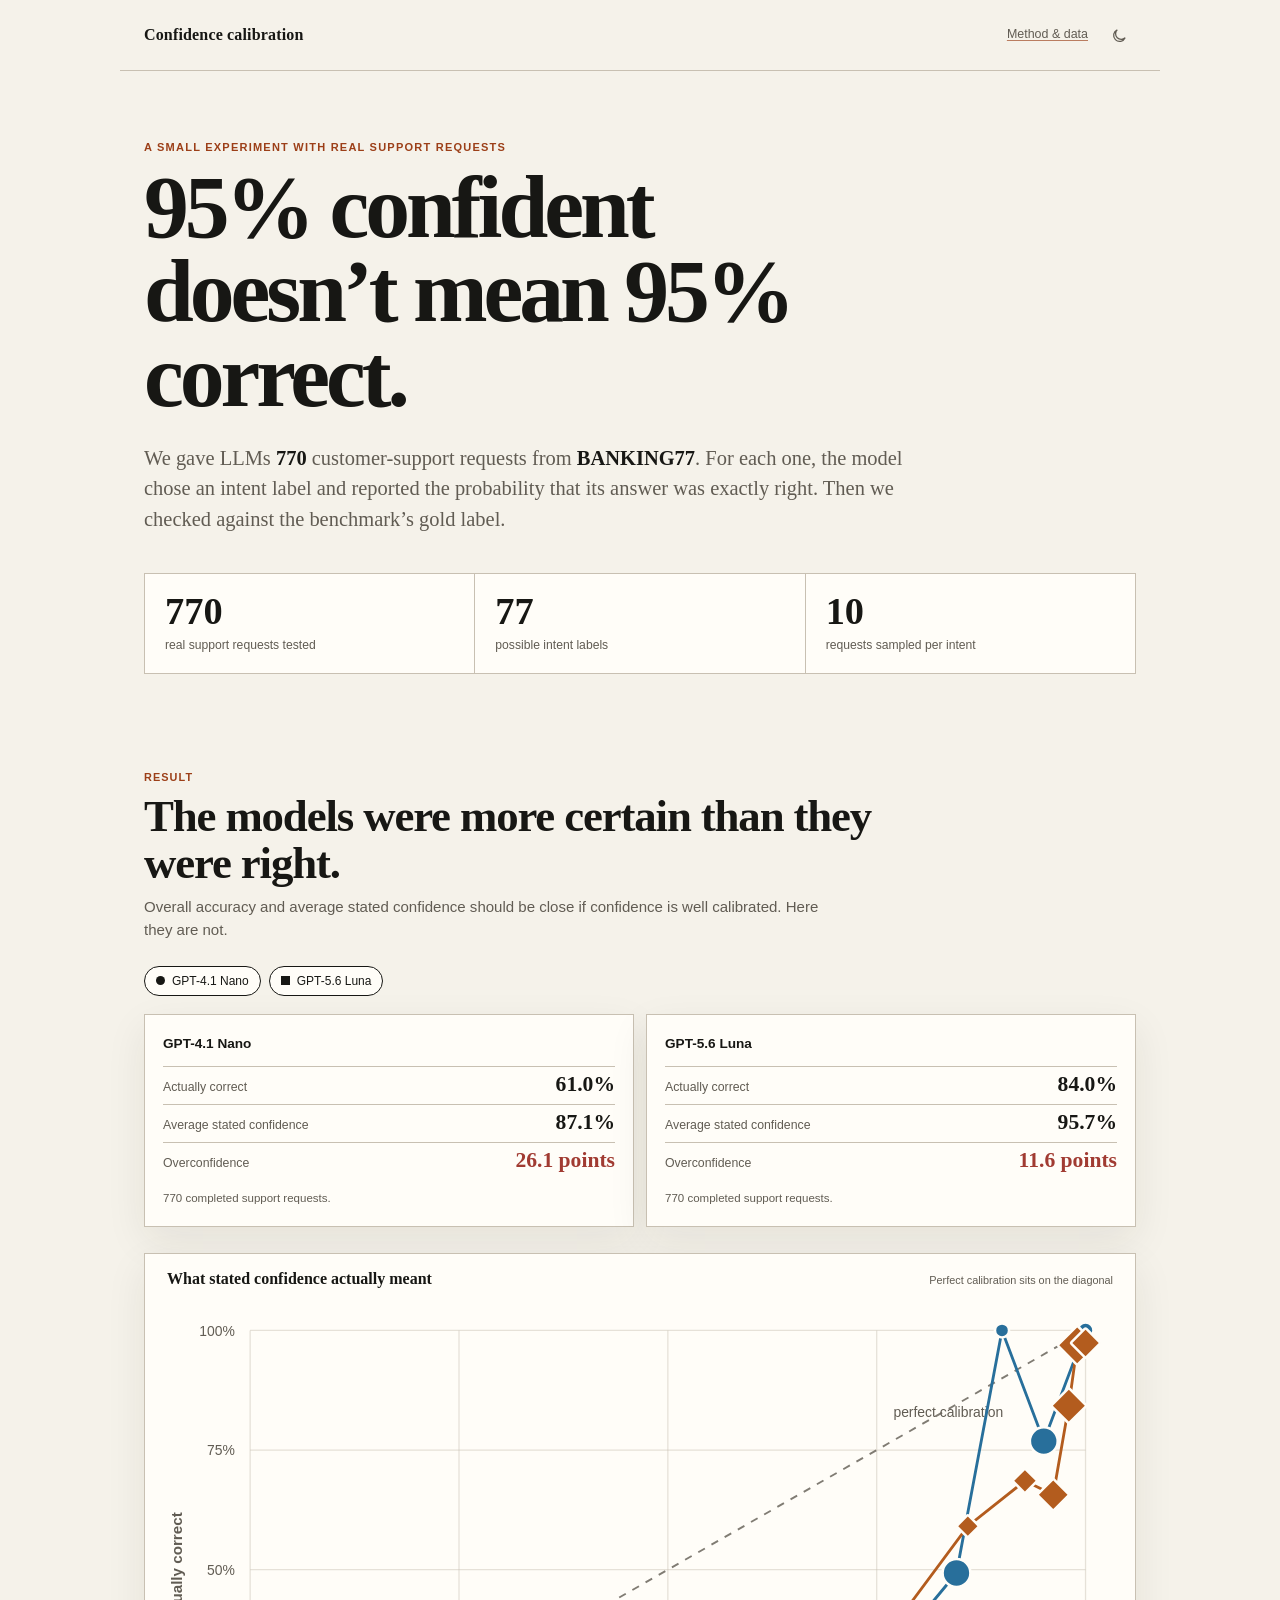
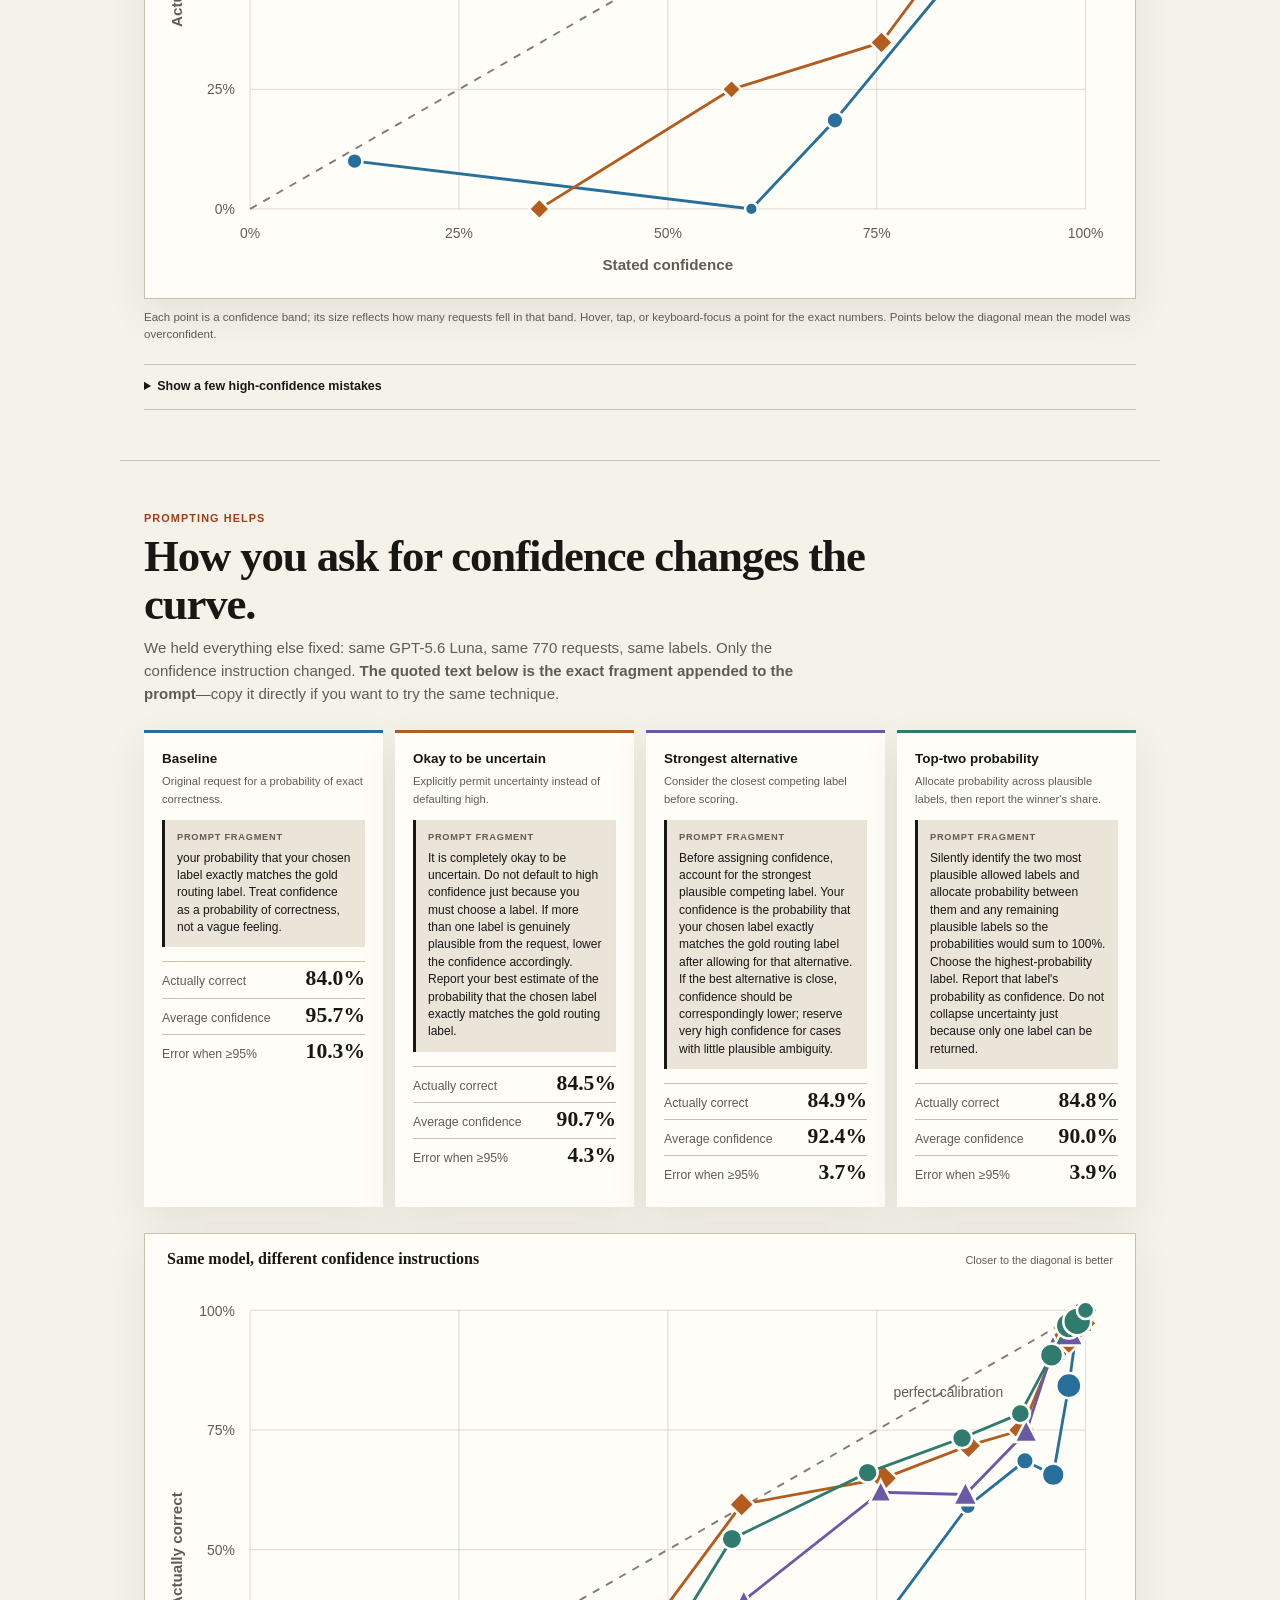
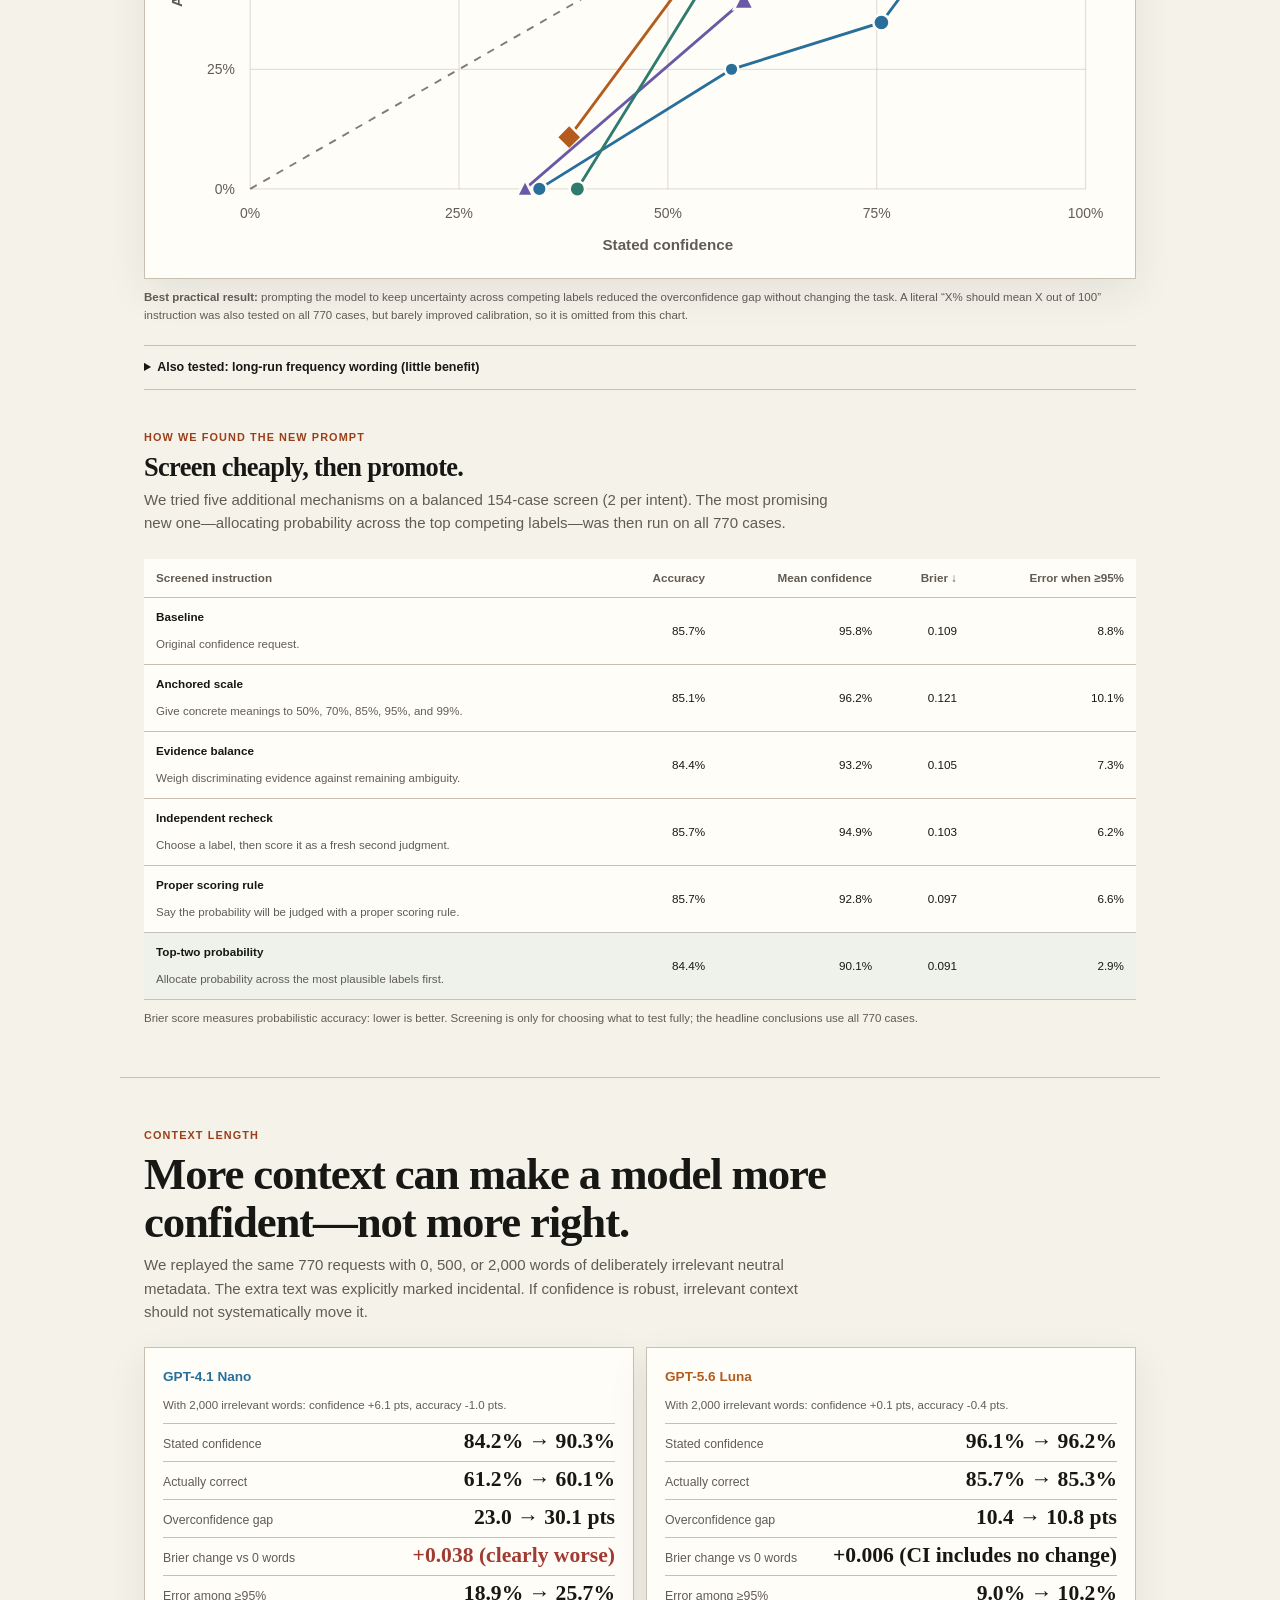
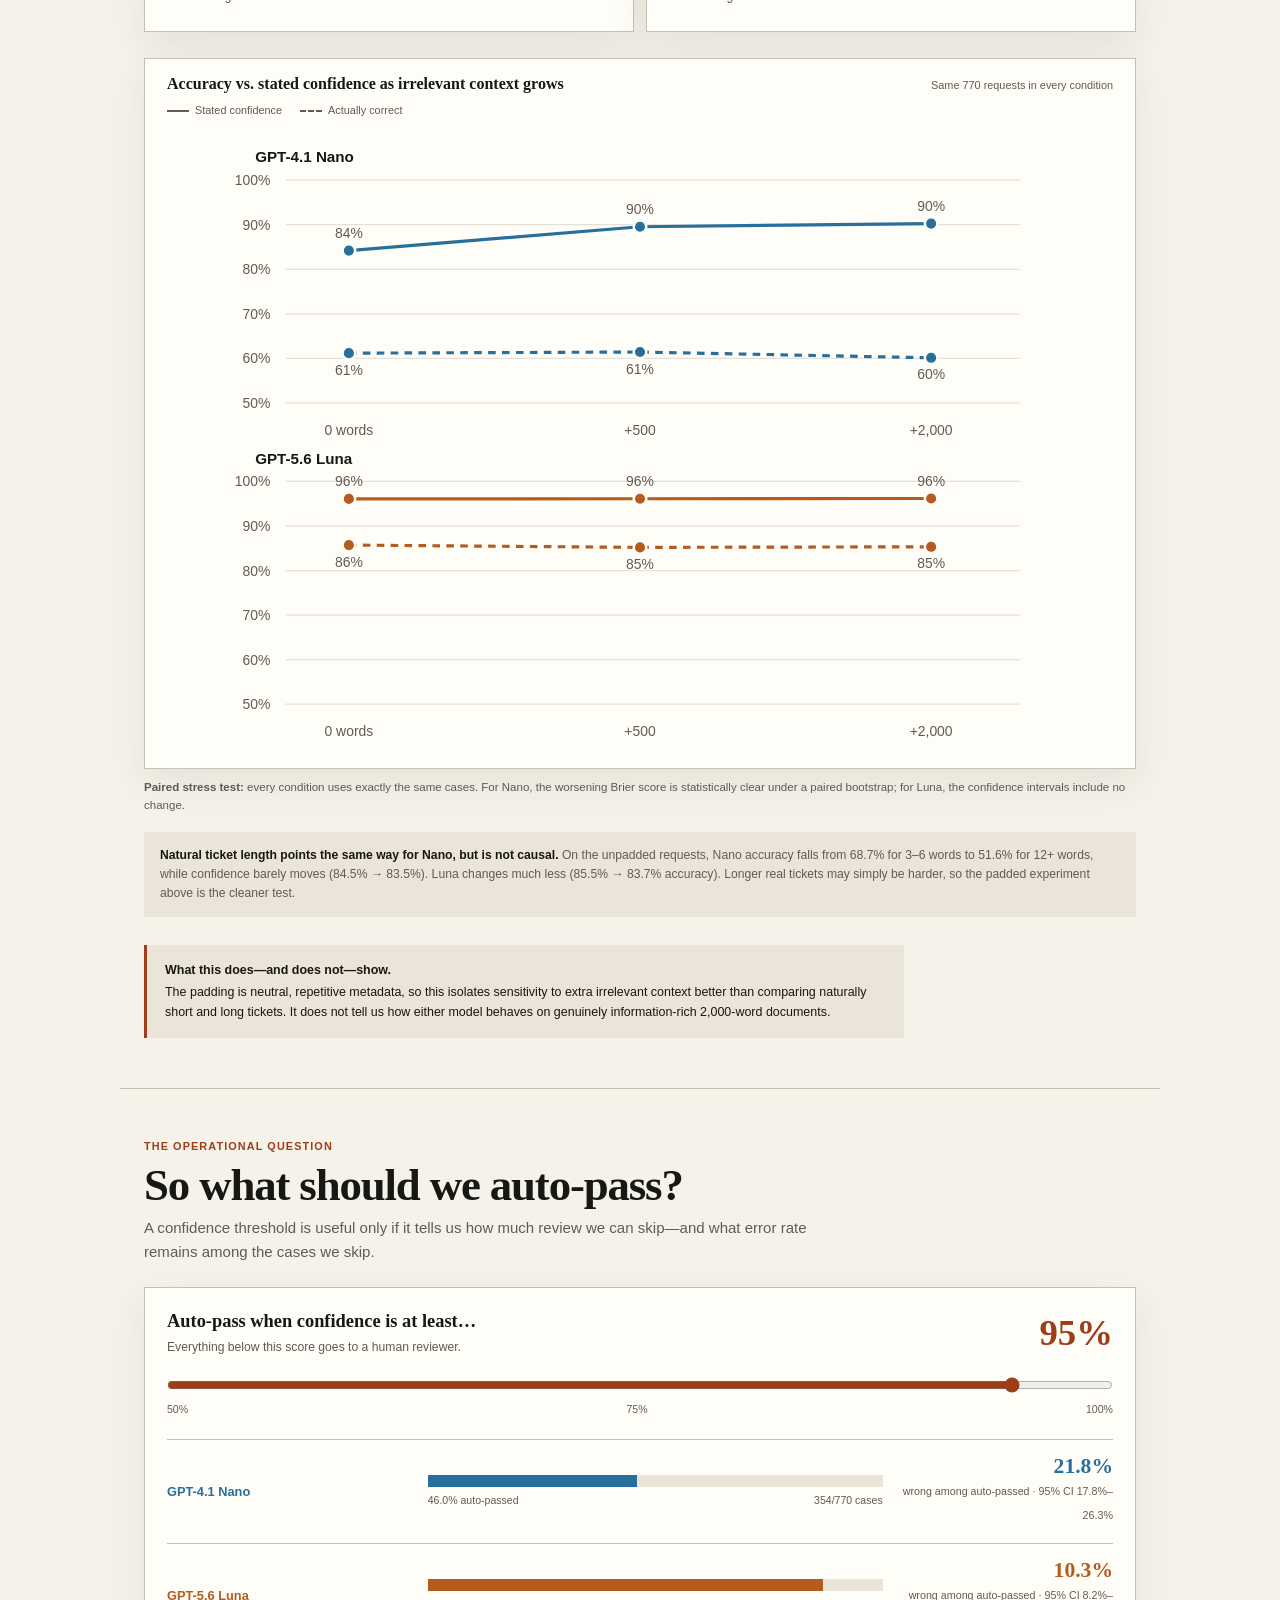
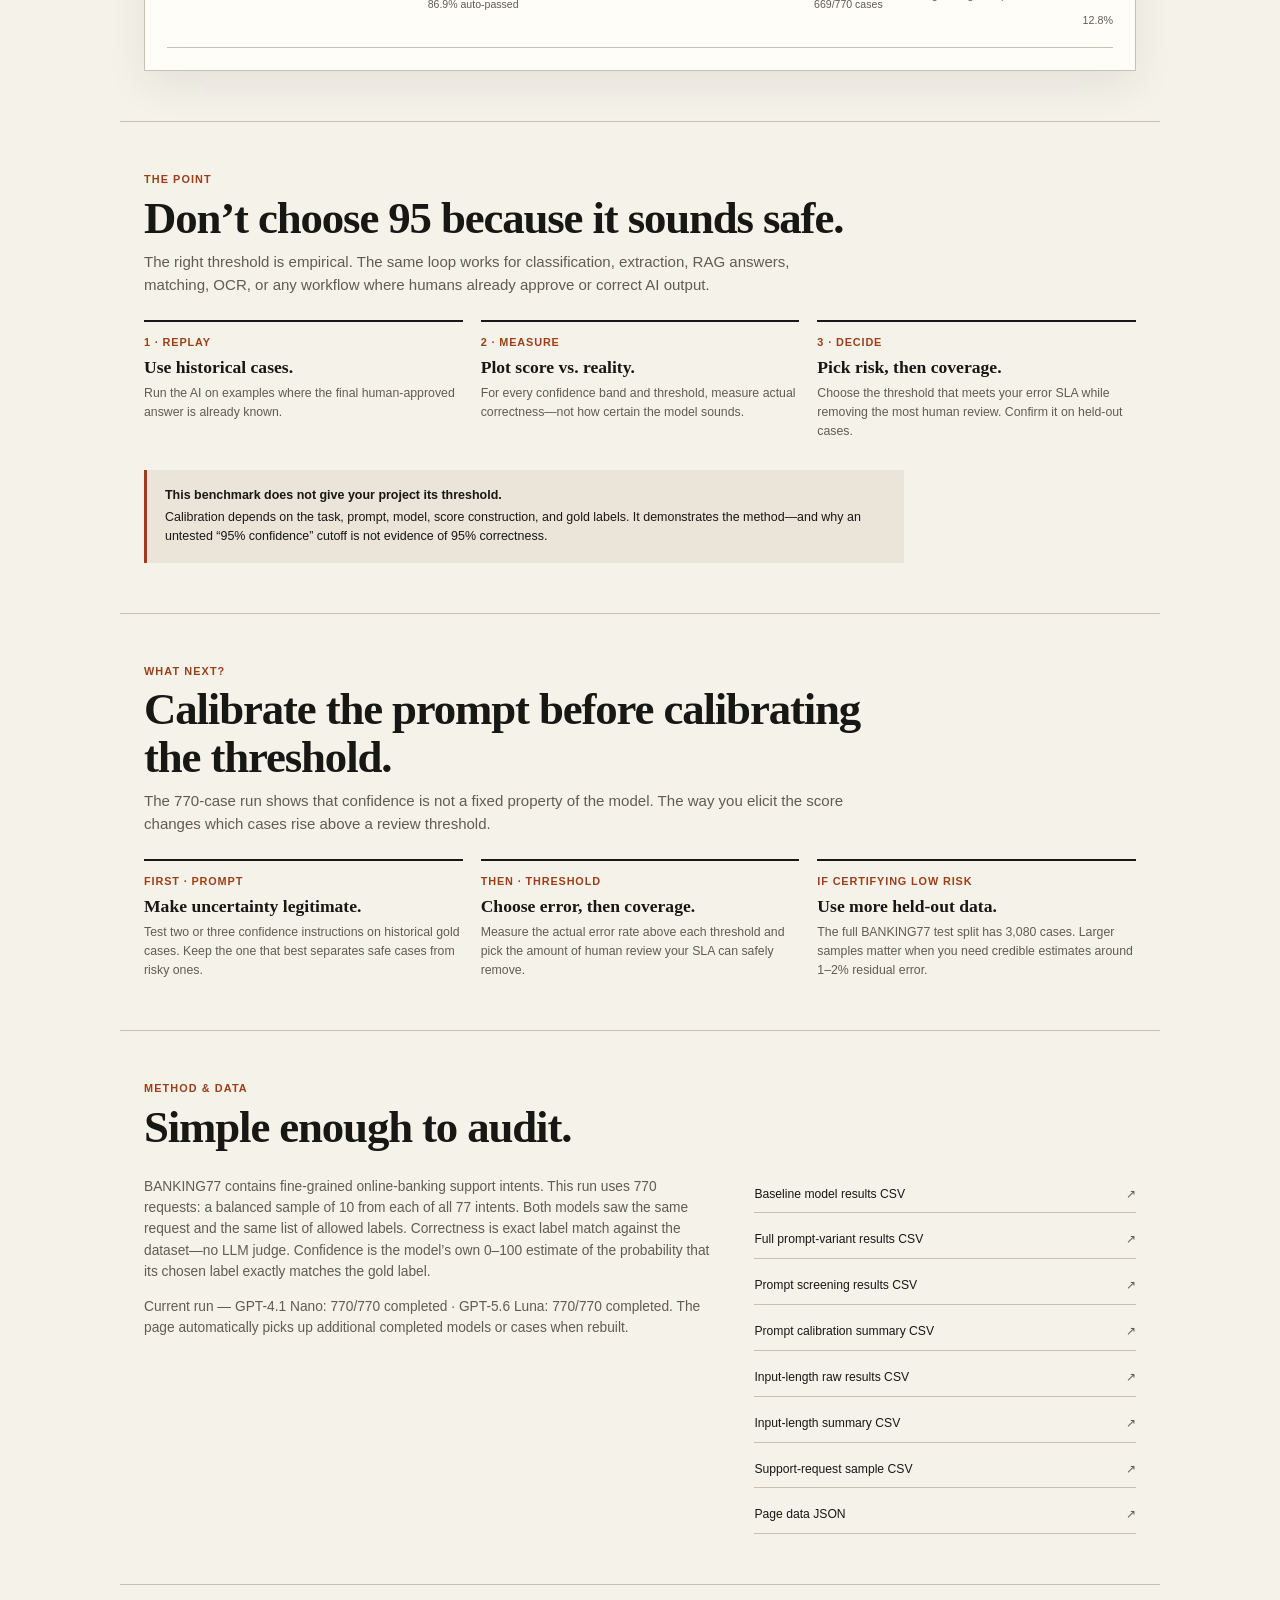
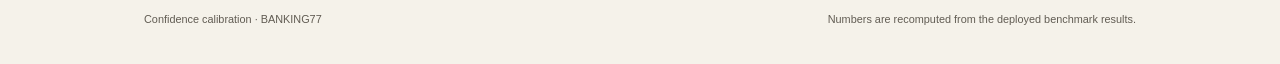
==== confidence-calibration/index.html @ 1eda0ed3 "Add confidence-calibration/" ====
<!doctype html>
<html lang="en">
<head>
<meta charset="utf-8">
<meta name="viewport" content="width=device-width,initial-scale=1">
<meta name="color-scheme" content="light dark">
<title>Does 95% confidence really mean 95% correct?</title>
<meta name="description" content="An experiment measuring whether LLM confidence scores match actual correctness on 770 BANKING77 support requests—and whether better prompting improves calibration.">
<link rel="icon" type="image/svg+xml" href="data:image/svg+xml,%3Csvg xmlns='http://www.w3.org/2000/svg' viewBox='0 0 64 64'%3E%3Crect width='64' height='64' rx='12' fill='%239c3f18'/%3E%3Ctext x='32' y='35' text-anchor='middle' dominant-baseline='middle' font-size='28' fill='white'%3E95%25%3C/text%3E%3C/svg%3E">
<style>
:root {
  --bg:#f5f2ea; --surface:#fffdf8; --ink:#171714; --muted:#615c53; --line:#c8c0b2;
  --soft:#ebe4d8; --accent:#9c3f18; --good:#287054; --danger:#a13b32; --shadow:0 14px 38px rgb(43 36 24 / .08);
  --model-0:#286f9b; --model-1:#b35c1e; --model-2:#6a5aa6; --model-3:#2f7b6d; --model-4:#a13b65; --model-5:#7a6a31;
  --wide:1040px; --reading:760px;
}
[data-theme="dark"] {
  --bg:#121210; --surface:#1d1d1a; --ink:#faf6ec; --muted:#c4bdb1; --line:#514b42;
  --soft:#302c26; --accent:#ffad66; --good:#77c49e; --danger:#f18b7e; --shadow:0 16px 42px rgb(0 0 0 / .26);
  --model-0:#74b9e6; --model-1:#ffad66; --model-2:#b4a5ed; --model-3:#78cbb9; --model-4:#ef90b5; --model-5:#d3c27a;
}
*{box-sizing:border-box} html{scroll-behavior:smooth} body{margin:0;background:var(--bg);color:var(--ink);font-family:"IBM Plex Sans","Aptos","Segoe UI",sans-serif;line-height:1.55}
a{color:inherit;text-decoration-color:color-mix(in srgb,var(--accent) 65%,transparent);text-underline-offset:.17em} a:hover{color:var(--accent)}
header{max-width:var(--wide);margin:auto;padding:18px 24px;border-bottom:1px solid var(--line);display:flex;justify-content:space-between;align-items:center;gap:18px}
.brand{font:650 1rem/1.2 "Iowan Old Style","Palatino Linotype",serif;letter-spacing:.01em}.header-actions{display:flex;align-items:center;gap:14px;font-size:.78rem;color:var(--muted)}
.icon-btn{width:34px;height:34px;border:0;border-radius:50%;display:grid;place-items:center;background:transparent;color:var(--muted);cursor:pointer}.icon-btn:hover,.icon-btn:focus-visible{background:var(--soft);color:var(--accent)}
main{overflow:hidden}.hero,.section{max-width:var(--wide);margin:auto;padding-left:24px;padding-right:24px}.hero{padding-top:68px;padding-bottom:46px}.eyebrow{margin:0 0 9px;color:var(--accent);font-size:.69rem;font-weight:700;letter-spacing:.11em;text-transform:uppercase}.hero h1{max-width:900px;margin:0;font:560 clamp(2.7rem,7vw,5.8rem)/.94 "Iowan Old Style","Palatino Linotype",serif;letter-spacing:-.045em}.hero .deck{max-width:760px;margin:25px 0 0;color:var(--muted);font:400 clamp(1.06rem,2.2vw,1.28rem)/1.5 "Iowan Old Style","Palatino Linotype",serif}.hero .deck strong{color:var(--ink);font-weight:650}
.fact-strip{display:grid;grid-template-columns:repeat(3,minmax(0,1fr));gap:1px;background:var(--line);border:1px solid var(--line);margin-top:38px}.fact{background:var(--surface);padding:18px 20px}.fact strong{display:block;font:650 clamp(1.45rem,4vw,2.4rem)/1 "Iowan Old Style","Palatino Linotype",serif}.fact span{display:block;margin-top:6px;color:var(--muted);font-size:.76rem}
.section{padding-top:44px;padding-bottom:50px}.section + .section{border-top:1px solid var(--line)}.section-head{max-width:760px;margin-bottom:24px}.kicker{font-size:.68rem;text-transform:uppercase;letter-spacing:.1em;color:var(--accent);font-weight:700}.section h2{margin:.25rem 0 .45rem;font:600 clamp(1.8rem,4vw,2.8rem)/1.06 "Iowan Old Style","Palatino Linotype",serif;letter-spacing:-.025em}.section-head p{margin:0;color:var(--muted);font-size:.94rem;max-width:700px}
.model-picker{display:flex;flex-wrap:wrap;gap:8px;margin:18px 0 14px}.model-toggle{border:1px solid var(--line);border-radius:999px;padding:7px 11px;background:var(--surface);color:var(--muted);font-size:.75rem;cursor:pointer;display:inline-flex;align-items:center;gap:7px}.model-toggle[aria-pressed="true"]{color:var(--ink);border-color:currentColor}.model-dot{width:9px;height:9px;background:currentColor;display:inline-block}.model-toggle:nth-child(odd) .model-dot{border-radius:50%}
.model-cards{display:grid;grid-template-columns:repeat(auto-fit,minmax(240px,1fr));gap:12px;margin:18px 0 26px}.model-card{border:1px solid var(--line);background:var(--surface);padding:18px;box-shadow:var(--shadow)}.model-card h3{margin:0 0 12px;font-size:.85rem}.score-line{display:grid;grid-template-columns:1fr auto;gap:8px;align-items:baseline;padding:7px 0;border-top:1px solid var(--line);font-size:.77rem;color:var(--muted)}.score-line strong{color:var(--ink);font:650 1.35rem/1 "Iowan Old Style","Palatino Linotype",serif}.gap-over{color:var(--danger)!important}.mini-note{margin:10px 0 0;color:var(--muted);font-size:.72rem}
.prompt-cards{display:grid;grid-template-columns:repeat(auto-fit,minmax(210px,1fr));gap:12px;margin:18px 0 26px}.prompt-card{border-top:3px solid currentColor;background:var(--surface);padding:16px 18px;box-shadow:var(--shadow)}.prompt-card h3{margin:0 0 4px;color:var(--ink);font-size:.84rem}.prompt-card p{margin:0 0 10px;color:var(--muted);font-size:.7rem}.prompt-card .score-line{padding:6px 0}.prompt-fragment{margin:12px 0 14px;padding:11px 12px;border-left:3px solid currentColor;background:var(--soft);color:var(--ink);font:400 .75rem/1.45 "IBM Plex Sans","Aptos","Segoe UI",sans-serif}.prompt-fragment::before{content:"PROMPT FRAGMENT";display:block;margin-bottom:5px;color:var(--muted);font-size:.58rem;font-weight:700;letter-spacing:.08em}.prompt-fragment code{font:inherit;white-space:normal}.prompt-extra{margin-top:16px}.prompt-extra .prompt-fragment{max-width:760px}.screen-wrap{overflow-x:auto;margin-top:18px}.screen-table{width:100%;border-collapse:collapse;background:var(--surface);font-size:.73rem}.screen-table th,.screen-table td{padding:10px 12px;border-bottom:1px solid var(--line);text-align:right;white-space:nowrap}.screen-table th:first-child,.screen-table td:first-child{text-align:left;white-space:normal}.screen-table thead th{color:var(--muted);font-weight:650}.best-row{background:color-mix(in srgb,var(--good) 8%,var(--surface))}
.length-cards{display:grid;grid-template-columns:repeat(auto-fit,minmax(280px,1fr));gap:12px;margin:18px 0 26px}.length-card{border:1px solid var(--line);background:var(--surface);padding:18px;box-shadow:var(--shadow)}.length-card h3{margin:0 0 5px;font-size:.85rem}.length-card>.mini-note{min-height:2.2em}.length-legend{display:flex;gap:18px;flex-wrap:wrap;padding:2px 8px 8px;color:var(--muted);font-size:.68rem}.legend-line{display:inline-block;width:22px;border-top:2px solid currentColor;vertical-align:middle;margin-right:6px}.legend-line.dashed{border-top-style:dashed}.length-panel-title{fill:var(--ink);font-family:"IBM Plex Sans","Segoe UI",sans-serif;font-size:12px;font-weight:700}.length-confidence{fill:none;stroke-width:2.5}.length-accuracy{fill:none;stroke-width:2.5;stroke-dasharray:6 5}.length-point{stroke:var(--surface);stroke-width:2}.length-natural{margin-top:18px;padding:14px 16px;background:var(--soft);font-size:.76rem;color:var(--muted)}.length-natural strong{color:var(--ink)}
.chart-shell{position:relative;border:1px solid var(--line);background:var(--surface);padding:16px 14px 8px;box-shadow:var(--shadow)}.chart-title{display:flex;justify-content:space-between;align-items:baseline;gap:12px;padding:0 8px 6px}.chart-title strong{font:600 1rem "Iowan Old Style","Palatino Linotype",serif}.chart-title span{font-size:.68rem;color:var(--muted)}#calibration-chart,#prompt-chart,#length-chart{display:block;width:100%;height:auto;min-height:340px}.axis{stroke:var(--line);stroke-width:1}.grid{stroke:var(--line);stroke-width:1;opacity:.45}.perfect{stroke:var(--muted);stroke-width:1.5;stroke-dasharray:6 6;opacity:.8}.axis-label,.tick-label,.chart-note{fill:var(--muted);font-family:"IBM Plex Sans","Segoe UI",sans-serif}.tick-label{font-size:11px}.axis-label{font-size:12px;font-weight:600}.chart-note{font-size:11px}.series-line{fill:none;stroke-width:2.25}.point{stroke:var(--surface);stroke-width:2;cursor:pointer;outline:none}.point:focus{stroke:var(--ink);stroke-width:3}.model-0{color:var(--model-0)}.model-1{color:var(--model-1)}.model-2{color:var(--model-2)}.model-3{color:var(--model-3)}.model-4{color:var(--model-4)}.model-5{color:var(--model-5)}.model-stroke{stroke:currentColor}.model-fill{fill:currentColor}
.tooltip{position:fixed;z-index:20;pointer-events:none;max-width:260px;padding:9px 11px;border:1px solid var(--line);background:var(--surface);color:var(--ink);box-shadow:var(--shadow);font-size:.72rem;line-height:1.45;opacity:0;transform:translateY(4px);transition:opacity .08s,transform .08s}.tooltip.show{opacity:1;transform:none}.tooltip strong{display:block;margin-bottom:2px}.tooltip .muted{color:var(--muted)}
.threshold-box{border:1px solid var(--line);background:var(--surface);padding:22px;box-shadow:var(--shadow)}.threshold-top{display:grid;grid-template-columns:1fr auto;gap:20px;align-items:center}.threshold-copy strong{font:650 1.15rem "Iowan Old Style","Palatino Linotype",serif}.threshold-copy p{margin:3px 0 0;color:var(--muted);font-size:.76rem}.threshold-number{font:650 2.3rem/1 "Iowan Old Style","Palatino Linotype",serif;color:var(--accent)}input[type="range"]{width:100%;margin:20px 0 8px;accent-color:var(--accent)}.range-labels{display:flex;justify-content:space-between;color:var(--muted);font-size:.66rem}.threshold-results{margin-top:22px;border-top:1px solid var(--line)}.threshold-row{display:grid;grid-template-columns:minmax(140px,.8fr) minmax(240px,1.5fr) minmax(110px,.7fr);gap:18px;align-items:center;padding:16px 0;border-bottom:1px solid var(--line)}.threshold-row h3{margin:0;font-size:.8rem}.coverage-track{height:12px;background:var(--soft);position:relative;overflow:hidden}.coverage-pass{height:100%;background:currentColor;transition:width .18s ease}.coverage-caption{display:flex;justify-content:space-between;margin-top:5px;color:var(--muted);font-size:.66rem}.risk{text-align:right}.risk strong{display:block;font:650 1.35rem/1 "Iowan Old Style","Palatino Linotype",serif}.risk span{font-size:.67rem;color:var(--muted)}
.reveal{margin-top:20px;border-top:1px solid var(--line);border-bottom:1px solid var(--line)}.reveal summary{cursor:pointer;padding:12px 0;font-size:.78rem;font-weight:650}.mistakes{display:grid;grid-template-columns:repeat(auto-fit,minmax(270px,1fr));gap:12px;padding:0 0 18px}.mistake{padding:14px;border:1px solid var(--line);background:var(--surface)}.mistake .confidence{font:650 1.4rem/1 "Iowan Old Style","Palatino Linotype",serif;color:var(--danger)}.mistake blockquote{margin:9px 0;color:var(--ink);font:400 .92rem/1.4 "Iowan Old Style","Palatino Linotype",serif}.mistake dl{display:grid;grid-template-columns:auto 1fr;gap:4px 8px;margin:0;font-size:.68rem}.mistake dt{color:var(--muted)}.mistake dd{margin:0;overflow-wrap:anywhere}
.steps{display:grid;grid-template-columns:repeat(3,1fr);gap:18px;margin-top:24px}.step{border-top:2px solid var(--ink);padding-top:12px}.step b{display:block;color:var(--accent);font-size:.68rem;letter-spacing:.08em;text-transform:uppercase}.step strong{display:block;margin:6px 0;font:600 1.1rem "Iowan Old Style","Palatino Linotype",serif}.step p{margin:0;color:var(--muted);font-size:.77rem}.caveat{max-width:760px;margin-top:28px;padding:16px 18px;border-left:3px solid var(--accent);background:var(--soft);font-size:.78rem}.caveat strong{display:block;margin-bottom:3px}.method{display:grid;grid-template-columns:1.2fr .8fr;gap:38px;align-items:start}.method p{max-width:680px;margin-top:0;color:var(--muted);font-size:.86rem}.method-links{display:grid;gap:8px;font-size:.76rem}.method-links a{display:flex;justify-content:space-between;padding:9px 0;border-bottom:1px solid var(--line);text-decoration:none}.method-links a::after{content:"↗";color:var(--muted)}
footer{max-width:var(--wide);margin:auto;padding:26px 24px 36px;border-top:1px solid var(--line);color:var(--muted);font-size:.68rem;display:flex;justify-content:space-between;gap:20px}
.error{max-width:760px;margin:60px auto;padding:24px;border:1px solid var(--danger);background:var(--surface)}
@media(max-width:720px){header,.hero,.section,footer{padding-left:18px;padding-right:18px}.hero{padding-top:44px}.fact-strip{grid-template-columns:1fr}.threshold-row{grid-template-columns:1fr;gap:9px}.risk{text-align:left}.steps,.method{grid-template-columns:1fr}.chart-shell{margin-left:-8px;margin-right:-8px;padding-left:4px;padding-right:4px}.chart-title{padding-left:12px}.header-actions>a{display:none}}
@media(prefers-reduced-motion:reduce){*{scroll-behavior:auto!important;transition:none!important}}
</style>
</head>
<body>
<header>
  <div class="brand">Confidence calibration</div>
  <div class="header-actions"><a href="#method">Method &amp; data</a><button class="icon-btn" id="theme-toggle" aria-label="Toggle dark mode" title="Toggle dark mode"><svg width="17" height="17" viewBox="0 0 24 24" fill="none" stroke="currentColor" stroke-width="1.8" aria-hidden="true"><path d="M20 15.2A8.5 8.5 0 1 1 8.8 4a6.6 6.6 0 0 0 11.2 11.2Z"/></svg></button></div>
</header>
<main id="app" hidden>
  <section class="hero">
    <p class="eyebrow">A small experiment with real support requests</p>
    <h1>95% confident<br>doesn’t mean 95% correct.</h1>
    <p class="deck">We gave LLMs <strong id="case-count">770</strong> customer-support requests from <strong>BANKING77</strong>. For each one, the model chose an intent label and reported the probability that its answer was exactly right. Then we checked against the benchmark’s gold label.</p>
    <div class="fact-strip" aria-label="Benchmark summary">
      <div class="fact"><strong id="fact-cases">770</strong><span>real support requests tested</span></div>
      <div class="fact"><strong id="fact-labels">77</strong><span>possible intent labels</span></div>
      <div class="fact"><strong id="fact-per-label">10</strong><span>requests sampled per intent</span></div>
    </div>
  </section>

  <section class="section" id="results">
    <div class="section-head">
      <span class="kicker">Result</span>
      <h2>The models were more certain than they were right.</h2>
      <p>Overall accuracy and average stated confidence should be close if confidence is well calibrated. Here they are not.</p>
    </div>
    <div class="model-picker" id="model-picker" aria-label="Models shown"></div>
    <div class="model-cards" id="model-cards"></div>

    <div class="chart-shell">
      <div class="chart-title"><strong>What stated confidence actually meant</strong><span>Perfect calibration sits on the diagonal</span></div>
      <svg id="calibration-chart" viewBox="0 0 760 470" role="img" aria-labelledby="chart-label chart-desc">
        <title id="chart-label">Calibration curve comparing stated model confidence with actual accuracy</title>
        <desc id="chart-desc">Points below the diagonal indicate overconfidence. Each point groups requests with similar reported confidence.</desc>
      </svg>
    </div>
    <p class="mini-note">Each point is a confidence band; its size reflects how many requests fell in that band. Hover, tap, or keyboard-focus a point for the exact numbers. Points below the diagonal mean the model was overconfident.</p>

    <details class="reveal">
      <summary>Show a few high-confidence mistakes</summary>
      <div class="mistakes" id="mistakes"></div>
    </details>
  </section>

  <section class="section" id="prompting">
    <div class="section-head">
      <span class="kicker">Prompting helps</span>
      <h2>How you ask for confidence changes the curve.</h2>
      <p>We held everything else fixed: same GPT-5.6 Luna, same 770 requests, same labels. Only the confidence instruction changed. <strong>The quoted text below is the exact fragment appended to the prompt</strong>—copy it directly if you want to try the same technique.</p>
    </div>
    <div class="prompt-cards" id="prompt-cards"></div>
    <div class="chart-shell">
      <div class="chart-title"><strong>Same model, different confidence instructions</strong><span>Closer to the diagonal is better</span></div>
      <svg id="prompt-chart" viewBox="0 0 760 470" role="img" aria-labelledby="prompt-chart-label prompt-chart-desc">
        <title id="prompt-chart-label">Calibration curves for different confidence prompt instructions</title>
        <desc id="prompt-chart-desc">The same GPT-5.6 Luna model becomes better calibrated when explicitly allowed to be uncertain or asked to distribute probability over competing labels.</desc>
      </svg>
    </div>
    <p class="mini-note"><strong>Best practical result:</strong> prompting the model to keep uncertainty across competing labels reduced the overconfidence gap without changing the task. A literal “X% should mean X out of 100” instruction was also tested on all 770 cases, but barely improved calibration, so it is omitted from this chart.</p>
    <details class="reveal prompt-extra"><summary>Also tested: long-run frequency wording (little benefit)</summary><blockquote class="prompt-fragment" id="frequency-fragment"></blockquote></details>

    <div class="section-head" style="margin-top:34px">
      <span class="kicker">How we found the new prompt</span>
      <h2 style="font-size:1.65rem">Screen cheaply, then promote.</h2>
      <p>We tried five additional mechanisms on a balanced 154-case screen (2 per intent). The most promising new one—allocating probability across the top competing labels—was then run on all 770 cases.</p>
    </div>
    <div class="screen-wrap"><table class="screen-table" id="screen-table"><thead><tr><th>Screened instruction</th><th>Accuracy</th><th>Mean confidence</th><th>Brier ↓</th><th>Error when ≥95%</th></tr></thead><tbody></tbody></table></div>
    <p class="mini-note">Brier score measures probabilistic accuracy: lower is better. Screening is only for choosing what to test fully; the headline conclusions use all 770 cases.</p>
  </section>

  <section class="section" id="input-length">
    <div class="section-head">
      <span class="kicker">Context length</span>
      <h2>More context can make a model more confident—not more right.</h2>
      <p>We replayed the same 770 requests with 0, 500, or 2,000 words of deliberately irrelevant neutral metadata. The extra text was explicitly marked incidental. If confidence is robust, irrelevant context should not systematically move it.</p>
    </div>
    <div class="length-cards" id="length-cards"></div>
    <div class="chart-shell">
      <div class="chart-title"><strong>Accuracy vs. stated confidence as irrelevant context grows</strong><span>Same 770 requests in every condition</span></div>
      <div class="length-legend"><span><i class="legend-line"></i>Stated confidence</span><span><i class="legend-line dashed"></i>Actually correct</span></div>
      <svg id="length-chart" viewBox="0 0 760 500" role="img" aria-labelledby="length-chart-label length-chart-desc">
        <title id="length-chart-label">Effect of irrelevant input length on confidence and accuracy</title>
        <desc id="length-chart-desc">GPT-4.1 Nano becomes more confident as irrelevant context is added without becoming more accurate. GPT-5.6 Luna remains comparatively stable.</desc>
      </svg>
    </div>
    <p class="mini-note"><strong>Paired stress test:</strong> every condition uses exactly the same cases. For Nano, the worsening Brier score is statistically clear under a paired bootstrap; for Luna, the confidence intervals include no change.</p>
    <div class="length-natural" id="length-natural"></div>
    <div class="caveat"><strong>What this does—and does not—show.</strong> The padding is neutral, repetitive metadata, so this isolates sensitivity to extra irrelevant context better than comparing naturally short and long tickets. It does not tell us how either model behaves on genuinely information-rich 2,000-word documents.</div>
  </section>

  <section class="section" id="thresholds">
    <div class="section-head">
      <span class="kicker">The operational question</span>
      <h2>So what should we auto-pass?</h2>
      <p>A confidence threshold is useful only if it tells us how much review we can skip—and what error rate remains among the cases we skip.</p>
    </div>
    <div class="threshold-box">
      <div class="threshold-top">
        <div class="threshold-copy"><strong>Auto-pass when confidence is at least…</strong><p>Everything below this score goes to a human reviewer.</p></div>
        <output class="threshold-number" id="threshold-number" for="threshold">95%</output>
      </div>
      <input id="threshold" type="range" min="50" max="100" value="95" step="1" aria-label="Auto-pass confidence threshold">
      <div class="range-labels"><span>50%</span><span>75%</span><span>100%</span></div>
      <div class="threshold-results" id="threshold-results"></div>
    </div>
  </section>

  <section class="section" id="meaning">
    <div class="section-head">
      <span class="kicker">The point</span>
      <h2>Don’t choose 95 because it sounds safe.</h2>
      <p>The right threshold is empirical. The same loop works for classification, extraction, RAG answers, matching, OCR, or any workflow where humans already approve or correct AI output.</p>
    </div>
    <div class="steps">
      <div class="step"><b>1 · Replay</b><strong>Use historical cases.</strong><p>Run the AI on examples where the final human-approved answer is already known.</p></div>
      <div class="step"><b>2 · Measure</b><strong>Plot score vs. reality.</strong><p>For every confidence band and threshold, measure actual correctness—not how certain the model sounds.</p></div>
      <div class="step"><b>3 · Decide</b><strong>Pick risk, then coverage.</strong><p>Choose the threshold that meets your error SLA while removing the most human review. Confirm it on held-out cases.</p></div>
    </div>
    <div class="caveat"><strong>This benchmark does not give your project its threshold.</strong>Calibration depends on the task, prompt, model, score construction, and gold labels. It demonstrates the method—and why an untested “95% confidence” cutoff is not evidence of 95% correctness.</div>
  </section>

  <section class="section" id="next">
    <div class="section-head">
      <span class="kicker">What next?</span>
      <h2>Calibrate the prompt before calibrating the threshold.</h2>
      <p>The 770-case run shows that confidence is not a fixed property of the model. The way you elicit the score changes which cases rise above a review threshold.</p>
    </div>
    <div class="steps">
      <div class="step"><b>First · prompt</b><strong>Make uncertainty legitimate.</strong><p>Test two or three confidence instructions on historical gold cases. Keep the one that best separates safe cases from risky ones.</p></div>
      <div class="step"><b>Then · threshold</b><strong>Choose error, then coverage.</strong><p>Measure the actual error rate above each threshold and pick the amount of human review your SLA can safely remove.</p></div>
      <div class="step"><b>If certifying low risk</b><strong>Use more held-out data.</strong><p>The full BANKING77 test split has 3,080 cases. Larger samples matter when you need credible estimates around 1–2% residual error.</p></div>
    </div>
  </section>

  <section class="section" id="method">
    <div class="section-head"><span class="kicker">Method &amp; data</span><h2>Simple enough to audit.</h2></div>
    <div class="method">
      <div>
        <p>BANKING77 contains fine-grained online-banking support intents. This run uses 770 requests: a balanced sample of 10 from each of all 77 intents. Both models saw the same request and the same list of allowed labels. Correctness is exact label match against the dataset—no LLM judge. Confidence is the model’s own 0–100 estimate of the probability that its chosen label exactly matches the gold label.</p>
        <p id="completion-note"></p>
      </div>
      <div class="method-links"><a href="results.csv">Baseline model results CSV</a><a href="prompt-variant-results.csv">Full prompt-variant results CSV</a><a href="prompt-screen-results.csv">Prompt screening results CSV</a><a href="prompt-calibration-summary.csv">Prompt calibration summary CSV</a><a href="input-length-results.csv">Input-length raw results CSV</a><a href="input-length-summary.csv">Input-length summary CSV</a><a href="banking77-sample.csv">Support-request sample CSV</a><a href="data.json">Page data JSON</a></div>
    </div>
  </section>
</main>
<div class="error" id="error" hidden><strong>Couldn’t load the benchmark data.</strong><br><span id="error-message"></span></div>
<div class="tooltip" id="tooltip" role="status"></div>
<footer><span>Confidence calibration · BANKING77</span><span>Numbers are recomputed from the deployed benchmark results.</span></footer>
<script>
'use strict';
const NS='http://www.w3.org/2000/svg';
const $=s=>document.querySelector(s);
const state={data:null,active:new Set(),threshold:95};
const BINS=[
  {lo:0,hi:50,label:'0–49%'},{lo:50,hi:70,label:'50–69%'},{lo:70,hi:80,label:'70–79%'},{lo:80,hi:90,label:'80–89%'},
  {lo:90,hi:95,label:'90–94%'},{lo:95,hi:98,label:'95–97%'},{lo:98,hi:99,label:'98%'},{lo:99,hi:100,label:'99%'},{lo:100,hi:101,label:'100%'}
];
const prettyModel=s=>s.replace(/^gpt-/i,'GPT-').replace(/-([a-z])/g,(_,c)=>' '+c.toUpperCase());
const pct=(v,d=1)=>`${(100*v).toFixed(d)}%`;
const mean=a=>a.length?a.reduce((x,y)=>x+y,0)/a.length:NaN;
const rowsFor=model=>state.data.results.filter(r=>r.model===model);
const modelIndex=model=>state.data.models.indexOf(model)%6;
const PROMPT_ORDER=['baseline','uncertainty_ok','strongest_alternative','top_two_mass'];
const promptRows=variant=>variant==='baseline'?rowsFor(state.data.prompt_experiment.model):state.data.prompt_experiment.results.filter(r=>r.variant===variant);
const promptMeta=variant=>variant==='baseline'?state.data.prompt_experiment.baseline:state.data.prompt_experiment.variants[variant];

function readHash(){
  const p=new URLSearchParams(location.hash.replace(/^#\??/,''));
  const threshold=Number(p.get('threshold'));
  if(Number.isFinite(threshold)&&threshold>=50&&threshold<=100) state.threshold=threshold;
  const requested=(p.get('models')||'').split(',').filter(Boolean);
  if(requested.length) state.active=new Set(requested.filter(m=>state.data.models.includes(m)));
}
function writeHash(){
  const p=new URLSearchParams();
  p.set('threshold',state.threshold);
  p.set('models',[...state.active].join(','));
  history.replaceState(null,'',`#?${p}`);
}
function stats(rows){
  return {n:rows.length,accuracy:mean(rows.map(r=>r.correct?1:0)),confidence:mean(rows.map(r=>r.confidence/100))};
}
function calibration(rows){
  return BINS.map(bin=>{
    const r=rows.filter(x=>x.confidence>=bin.lo&&x.confidence<bin.hi);
    if(!r.length)return null;
    return {label:bin.label,n:r.length,confidence:mean(r.map(x=>x.confidence/100)),accuracy:mean(r.map(x=>x.correct?1:0))};
  }).filter(Boolean);
}
function el(tag,attrs={},text=''){
  const node=document.createElement(tag);
  for(const [k,v] of Object.entries(attrs)){
    if(k==='class')node.className=v; else if(k.startsWith('aria-'))node.setAttribute(k,v); else node[k]=v;
  }
  if(text)node.textContent=text;
  return node;
}
function svg(tag,attrs={}){const node=document.createElementNS(NS,tag);for(const[k,v]of Object.entries(attrs))node.setAttribute(k,v);return node}

function renderFacts(){
  const s=state.data.source;
  $('#case-count').textContent=s.case_count; $('#fact-cases').textContent=s.case_count; $('#fact-labels').textContent=s.label_count;
  $('#fact-per-label').textContent=s.min_per_label===s.max_per_label?s.min_per_label:`${s.min_per_label}–${s.max_per_label}`;
}
function renderPicker(){
  const root=$('#model-picker'); root.replaceChildren();
  state.data.models.forEach((model,i)=>{
    const b=el('button',{class:`model-toggle model-${i%6}`,type:'button','aria-pressed':String(state.active.has(model))});
    b.append(el('span',{class:'model-dot','aria-hidden':'true'}),document.createTextNode(prettyModel(model)));
    b.addEventListener('click',()=>{state.active.has(model)?state.active.delete(model):state.active.add(model);if(!state.active.size)state.active.add(model);writeHash();renderAll()});root.append(b);
  });
}
function renderCards(){
  const root=$('#model-cards');root.replaceChildren();
  [...state.active].forEach(model=>{
    const s=stats(rowsFor(model)),gap=s.confidence-s.accuracy,card=el('article',{class:'model-card'}),h=el('h3',{},prettyModel(model));
    card.append(h);
    [['Actually correct',pct(s.accuracy)],['Average stated confidence',pct(s.confidence)],['Overconfidence',`${(100*gap).toFixed(1)} points`]].forEach(([label,value],i)=>{
      const row=el('div',{class:'score-line'});row.append(el('span',{},label),el('strong',{class:i===2&&gap>.02?'gap-over':''},value));card.append(row);
    });
    card.append(el('p',{class:'mini-note'},`${s.n} completed support requests.`));root.append(card);
  });
}
function addText(g,x,y,text,cls='tick-label',anchor='middle'){const t=svg('text',{x,y,class:cls,'text-anchor':anchor});t.textContent=text;g.append(t);return t}
function marker(g,x,y,size,idx,cls){
  let shape;
  if(idx%3===1)shape=svg('rect',{x:x-size,y:y-size,width:size*2,height:size*2,rx:1,class:cls,transform:`rotate(45 ${x} ${y})`});
  else if(idx%3===2)shape=svg('polygon',{points:`${x},${y-size*1.25} ${x+size*1.15},${y+size} ${x-size*1.15},${y+size}`,class:cls});
  else shape=svg('circle',{cx:x,cy:y,r:size,class:cls});
  g.append(shape);return shape;
}
function renderChart(){
  const root=$('#calibration-chart');root.replaceChildren();
  const W=760,H=470,m={l:72,r:28,t:28,b:64},w=W-m.l-m.r,h=H-m.t-m.b,x=v=>m.l+v*w,y=v=>m.t+(1-v)*h;
  const grid=svg('g');root.append(grid);
  [0,.25,.5,.75,1].forEach(v=>{grid.append(svg('line',{x1:x(v),x2:x(v),y1:y(0),y2:y(1),class:'grid'}),svg('line',{x1:x(0),x2:x(1),y1:y(v),y2:y(v),class:'grid'}));addText(grid,x(v),H-m.b+23,`${v*100}%`);addText(grid,m.l-12,y(v)+4,`${v*100}%`,'tick-label','end')});
  root.append(svg('line',{x1:x(0),y1:y(0),x2:x(1),y2:y(1),class:'perfect'}));
  addText(root,x(.77),y(.82),'perfect calibration','chart-note','start');addText(root,m.l+w/2,H-16,'Stated confidence','axis-label');
  const yl=addText(root,18,m.t+h/2,'Actually correct','axis-label');yl.setAttribute('transform',`rotate(-90 18 ${m.t+h/2})`);
  [...state.active].forEach(model=>{
    const idx=modelIndex(model),points=calibration(rowsFor(model)),g=svg('g',{'data-model':model,class:`model-${idx}`});root.append(g);
    const path=points.map((p,i)=>`${i?'L':'M'}${x(p.confidence)},${y(p.accuracy)}`).join(' ');g.append(svg('path',{d:path,class:'series-line model-stroke'}));
    points.forEach(p=>{
      const size=Math.max(5,Math.min(11,4+Math.sqrt(p.n)/2)),wrap=svg('g',{tabindex:'0',role:'button','aria-label':`${prettyModel(model)}, stated ${p.label}, ${pct(p.accuracy)} actually correct, ${p.n} requests`});
      const point=marker(wrap,x(p.confidence),y(p.accuracy),size,idx,'point model-fill');point.dataset.model=model;g.append(wrap);
      const show=e=>showTooltip(e,`<strong>${escapeHTML(prettyModel(model))} · ${p.label} stated</strong><span class="muted">${p.n} requests · mean stated ${pct(p.confidence)}<br>actually correct ${pct(p.accuracy)} · gap ${(100*(p.confidence-p.accuracy)).toFixed(1)} points</span>`);
      wrap.addEventListener('pointerenter',show);wrap.addEventListener('pointermove',moveTooltip);wrap.addEventListener('pointerleave',hideTooltip);wrap.addEventListener('focus',show);wrap.addEventListener('blur',hideTooltip);wrap.addEventListener('click',show);
    });
  });
}
function promptStats(rows){
  const s=stats(rows),passed=rows.filter(r=>r.confidence>=95),errors=passed.filter(r=>!r.correct).length;
  return {...s,brier:mean(rows.map(r=>(r.confidence/100-(r.correct?1:0))**2)),coverage95:passed.length/rows.length,error95:passed.length?errors/passed.length:NaN};
}
function renderPromptCards(){
  const root=$('#prompt-cards');root.replaceChildren();
  PROMPT_ORDER.forEach((variant,i)=>{
    const rows=promptRows(variant),s=promptStats(rows),meta=promptMeta(variant),card=el('article',{class:`prompt-card model-${i}`});
    card.append(el('h3',{},meta.label),el('p',{},meta.short));
    const quote=el('blockquote',{class:'prompt-fragment'});quote.append(el('code',{},meta.fragment));card.append(quote);
    [['Actually correct',pct(s.accuracy)],['Average confidence',pct(s.confidence)],['Error when ≥95%',pct(s.error95)]].forEach(([label,value])=>{const row=el('div',{class:'score-line'});row.append(el('span',{},label),el('strong',{},value));card.append(row)});
    root.append(card);
  });
}
function renderPromptChart(){
  const root=$('#prompt-chart');root.replaceChildren();
  const W=760,H=470,m={l:72,r:28,t:28,b:64},w=W-m.l-m.r,h=H-m.t-m.b,x=v=>m.l+v*w,y=v=>m.t+(1-v)*h;
  const grid=svg('g');root.append(grid);
  [0,.25,.5,.75,1].forEach(v=>{grid.append(svg('line',{x1:x(v),x2:x(v),y1:y(0),y2:y(1),class:'grid'}),svg('line',{x1:x(0),x2:x(1),y1:y(v),y2:y(v),class:'grid'}));addText(grid,x(v),H-m.b+23,`${v*100}%`);addText(grid,m.l-12,y(v)+4,`${v*100}%`,'tick-label','end')});
  root.append(svg('line',{x1:x(0),y1:y(0),x2:x(1),y2:y(1),class:'perfect'}));
  addText(root,x(.77),y(.82),'perfect calibration','chart-note','start');addText(root,m.l+w/2,H-16,'Stated confidence','axis-label');
  const yl=addText(root,18,m.t+h/2,'Actually correct','axis-label');yl.setAttribute('transform',`rotate(-90 18 ${m.t+h/2})`);
  PROMPT_ORDER.forEach((variant,idx)=>{
    const points=calibration(promptRows(variant)),meta=promptMeta(variant),g=svg('g',{class:`model-${idx}`});root.append(g);
    g.append(svg('path',{d:points.map((p,i)=>`${i?'L':'M'}${x(p.confidence)},${y(p.accuracy)}`).join(' '),class:'series-line model-stroke'}));
    points.forEach(p=>{
      const size=Math.max(5,Math.min(11,4+Math.sqrt(p.n)/2)),wrap=svg('g',{tabindex:'0',role:'button','aria-label':`${meta.label}, stated ${p.label}, ${pct(p.accuracy)} actually correct, ${p.n} requests`});
      marker(wrap,x(p.confidence),y(p.accuracy),size,idx,'point model-fill');g.append(wrap);
      const show=e=>showTooltip(e,`<strong>${escapeHTML(meta.label)} · ${p.label} stated</strong><span class="muted">${p.n} requests · mean stated ${pct(p.confidence)}<br>actually correct ${pct(p.accuracy)} · gap ${(100*(p.confidence-p.accuracy)).toFixed(1)} points</span>`);
      wrap.addEventListener('pointerenter',show);wrap.addEventListener('pointermove',moveTooltip);wrap.addEventListener('pointerleave',hideTooltip);wrap.addEventListener('focus',show);wrap.addEventListener('blur',hideTooltip);wrap.addEventListener('click',show);
    });
  });
}
function renderFrequencyFragment(){
  const meta=state.data.prompt_experiment.variants.frequency_calibrated,root=$('#frequency-fragment');
  root.replaceChildren(el('code',{},meta.fragment));
}
function renderScreenTable(){
  const body=$('#screen-table tbody');body.replaceChildren();
  const screen=state.data.prompt_experiment.screen.variants;
  const order=['baseline','anchored_scale','evidence_balance','independent_recheck','proper_score','top_two_mass'];
  order.forEach(key=>{
    const s=screen[key];if(!s)return;
    const tr=el('tr',{class:key==='top_two_mass'?'best-row':''});
    const first=el('td');first.append(el('strong',{},s.label),el('div',{class:'mini-note'},s.short));tr.append(first);
    [pct(s.accuracy),pct(s.mean_confidence),s.brier.toFixed(3),pct(s.error_95)].forEach(v=>tr.append(el('td',{},v)));body.append(tr);
  });
}
function renderLengthCards(){
  const root=$('#length-cards');root.replaceChildren();const d=state.data.input_length_experiment;
  d.models.forEach((model,i)=>{
    const a=d.summary[model].short,b=d.summary[model].long,p=d.paired_vs_short[model].long.brier;
    const card=el('article',{class:`length-card model-${i}`});
    card.append(el('h3',{},prettyModel(model)),el('p',{class:'mini-note'},`With 2,000 irrelevant words: confidence ${ppts(b.mean_confidence-a.mean_confidence)}, accuracy ${ppts(b.accuracy-a.accuracy)}.`));
    const brierText=`${p.delta>=0?'+':''}${p.delta.toFixed(3)} (${p.ci95_low>0?'clearly worse':'CI includes no change'})`;
    [['Stated confidence',`${pct(a.mean_confidence)} → ${pct(b.mean_confidence)}`],['Actually correct',`${pct(a.accuracy)} → ${pct(b.accuracy)}`],['Overconfidence gap',`${(100*a.gap).toFixed(1)} → ${(100*b.gap).toFixed(1)} pts`],['Brier change vs 0 words',brierText],['Error among ≥95%',`${pct(a.error_95)} → ${pct(b.error_95)}`]].forEach(([label,value],j)=>{const row=el('div',{class:'score-line'});row.append(el('span',{},label),el('strong',{class:j===3&&p.ci95_low>0?'gap-over':''},value));card.append(row)});
    root.append(card);
  });
}
function ppts(v){return `${v>=0?'+':''}${(100*v).toFixed(1)} pts`}
function renderLengthChart(){
  const root=$('#length-chart');root.replaceChildren();const d=state.data.input_length_experiment,W=760,H=500;
  const xs=[150,380,610], labels=['0 words','+500','+2,000'];
  d.models.forEach((model,idx)=>{
    const top=idx===0?42:280,bottom=idx===0?218:456,y=v=>bottom-(v-.5)/.5*(bottom-top),g=svg('g',{class:`model-${idx}`});root.append(g);
    addText(g,76,top-14,prettyModel(model),'length-panel-title','start');
    [.5,.6,.7,.8,.9,1].forEach(v=>{g.append(svg('line',{x1:100,x2:680,y1:y(v),y2:y(v),class:'grid'}));addText(g,88,y(v)+4,`${Math.round(v*100)}%`,'tick-label','end')});
    labels.forEach((label,i)=>addText(g,xs[i],bottom+25,label,'tick-label'));
    const vals=['short','medium','long'].map(c=>d.summary[model][c]);
    const conf=vals.map((z,i)=>[xs[i],y(z.mean_confidence)]),acc=vals.map((z,i)=>[xs[i],y(z.accuracy)]);
    const path=pts=>pts.map((q,i)=>`${i?'L':'M'}${q[0]},${q[1]}`).join(' ');
    g.append(svg('path',{d:path(conf),class:'length-confidence model-stroke'}),svg('path',{d:path(acc),class:'length-accuracy model-stroke'}));
    conf.forEach((q,i)=>{g.append(svg('circle',{cx:q[0],cy:q[1],r:5,class:'length-point model-fill'}));addText(g,q[0],q[1]-10,pct(vals[i].mean_confidence,0),'chart-note')});
    acc.forEach((q,i)=>{g.append(svg('circle',{cx:q[0],cy:q[1],r:5,class:'length-point model-fill'}));addText(g,q[0],q[1]+17,pct(vals[i].accuracy,0),'chart-note')});
  });
}
function renderLengthNatural(){
  const d=state.data.input_length_experiment.natural_request_length,n=d['gpt-4.1-nano']?.quartiles,l=d['gpt-5.6-luna']?.quartiles,root=$('#length-natural');
  if(!n||!l){root.textContent='';return}
  root.innerHTML=`<strong>Natural ticket length points the same way for Nano, but is not causal.</strong> On the unpadded requests, Nano accuracy falls from ${pct(n[0].accuracy)} for ${n[0].label} to ${pct(n[3].accuracy)} for ${n[3].label}, while confidence barely moves (${pct(n[0].mean_confidence)} → ${pct(n[3].mean_confidence)}). Luna changes much less (${pct(l[0].accuracy)} → ${pct(l[3].accuracy)} accuracy). Longer real tickets may simply be harder, so the padded experiment above is the cleaner test.`;
}
function escapeHTML(s){return String(s).replace(/[&<>'"]/g,c=>({'&':'&amp;','<':'&lt;','>':'&gt;',"'":'&#39;','"':'&quot;'}[c]))}
function showTooltip(e,html){const t=$('#tooltip');t.innerHTML=html;t.classList.add('show');moveTooltip(e)}
function moveTooltip(e){const t=$('#tooltip'),r=t.getBoundingClientRect(),px=e.clientX??innerWidth/2,py=e.clientY??innerHeight/2;t.style.left=`${Math.min(innerWidth-r.width-10,Math.max(10,px+14))}px`;t.style.top=`${Math.min(innerHeight-r.height-10,Math.max(10,py+14))}px`}
function hideTooltip(){$('#tooltip').classList.remove('show')}
function wilson(successes,n){if(!n)return[NaN,NaN];const z=1.95996398454,p=successes/n,d=1+z*z/n,c=(p+z*z/(2*n))/d,h=z*Math.sqrt(p*(1-p)/n+z*z/(4*n*n))/d;return[Math.max(0,c-h),Math.min(1,c+h)]}
function renderThreshold(){
  $('#threshold').value=state.threshold;$('#threshold-number').textContent=`${state.threshold}%`;const root=$('#threshold-results');root.replaceChildren();
  [...state.active].forEach(model=>{
    const all=rowsFor(model),passed=all.filter(r=>r.confidence>=state.threshold),errors=passed.filter(r=>!r.correct).length,coverage=passed.length/all.length,risk=passed.length?errors/passed.length:NaN,ci=wilson(errors,passed.length),idx=modelIndex(model);
    const row=el('div',{class:`threshold-row model-${idx}`}),name=el('h3',{},prettyModel(model)),mid=el('div'),track=el('div',{class:'coverage-track'}),fill=el('div',{class:'coverage-pass'});fill.style.width=`${100*coverage}%`;track.append(fill);mid.append(track,el('div',{class:'coverage-caption'},''));mid.lastChild.append(el('span',{},`${pct(coverage)} auto-passed`),el('span',{},`${passed.length}/${all.length} cases`));
    const riskBox=el('div',{class:'risk'});riskBox.append(el('strong',{},passed.length?pct(risk):'—'),el('span',{},passed.length?`wrong among auto-passed · 95% CI ${pct(ci[0])}–${pct(ci[1])}`:'no cases auto-passed'));
    row.append(name,mid,riskBox);root.append(row);
  });
}
function renderMistakes(){
  const root=$('#mistakes');root.replaceChildren();const cases=new Map(state.data.cases.map(c=>[c.id,c]));
  [...state.active].forEach(model=>{
    rowsFor(model).filter(r=>!r.correct).sort((a,b)=>b.confidence-a.confidence).slice(0,2).forEach(r=>{
      const c=cases.get(r.id),card=el('article',{class:'mistake'});card.append(el('div',{class:'confidence'},`${r.confidence}% confident`),el('blockquote',{},`“${c.text}”`));
      const dl=el('dl');[['Gold label',c.gold],['Model chose',r.prediction],['Model',prettyModel(model)]].forEach(([k,v])=>dl.append(el('dt',{},k),el('dd',{},v)));card.append(dl);root.append(card);
    });
  });
}
function renderCompletion(){
  const s=state.data.source,parts=state.data.models.map(m=>`${prettyModel(m)}: ${rowsFor(m).length}/${s.case_count} completed`);
  $('#completion-note').textContent=`Current run — ${parts.join(' · ')}. The page automatically picks up additional completed models or cases when rebuilt.`;
}
function renderAll(){renderPicker();renderCards();renderChart();renderPromptCards();renderPromptChart();renderFrequencyFragment();renderScreenTable();renderLengthCards();renderLengthChart();renderLengthNatural();renderThreshold();renderMistakes();renderCompletion()}
function setupTheme(){
  const saved=localStorage.getItem('theme');const dark=saved?saved==='dark':matchMedia('(prefers-color-scheme:dark)').matches;document.documentElement.dataset.theme=dark?'dark':'light';
  $('#theme-toggle').addEventListener('click',()=>{const next=document.documentElement.dataset.theme==='dark'?'light':'dark';document.documentElement.dataset.theme=next;localStorage.setItem('theme',next)});
}
async function init(){
  setupTheme();
  try{
    const res=await fetch('data.json');if(!res.ok)throw new Error(`${res.status} ${res.statusText}`);state.data=await res.json();state.active=new Set(state.data.models);readHash();if(!state.active.size)state.active=new Set(state.data.models);renderFacts();renderAll();
    $('#threshold').addEventListener('input',e=>{state.threshold=Number(e.target.value);writeHash();renderThreshold()});
    window.addEventListener('hashchange',()=>{readHash();renderAll()});$('#app').hidden=false;
  }catch(err){$('#error-message').textContent=` ${err.message}. Serve this directory over HTTP (for example, “just serve”) rather than opening index.html directly.`;$('#error').hidden=false}
}
init();
</script>
</body>
</html>
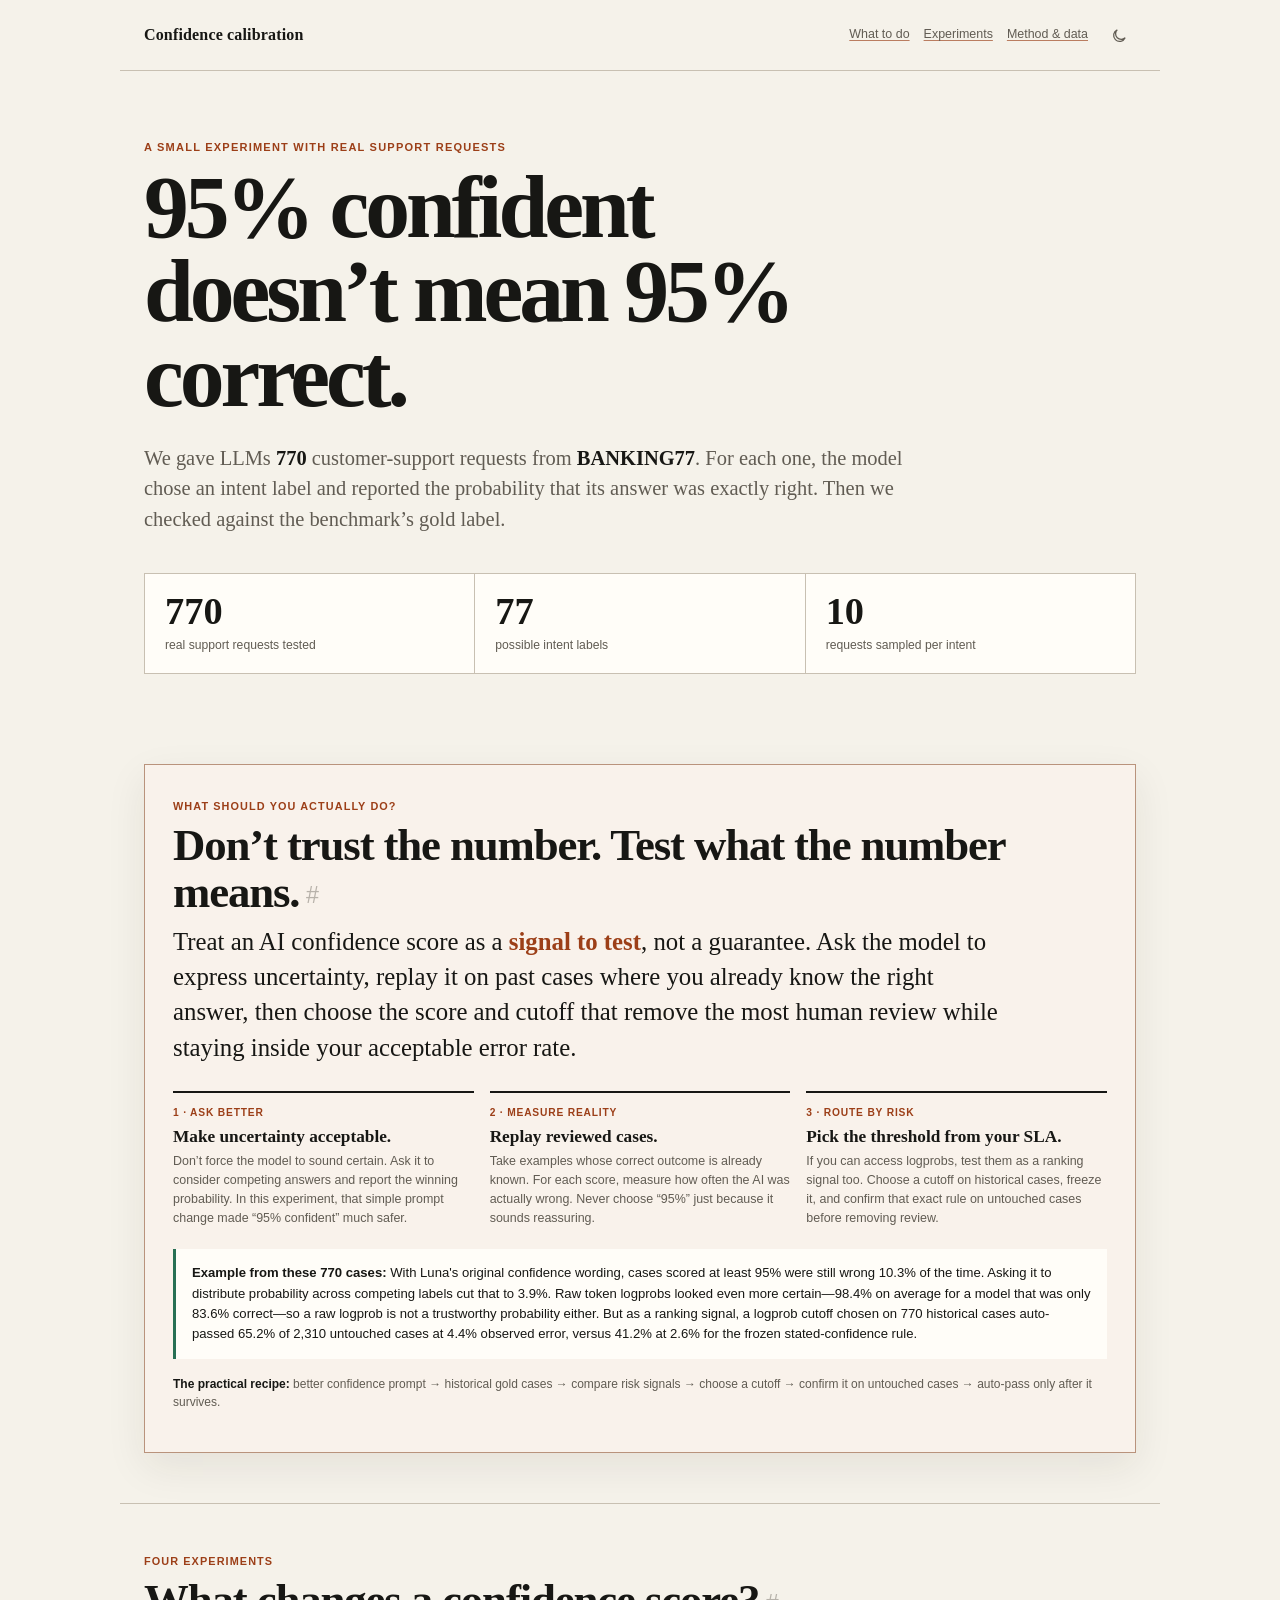
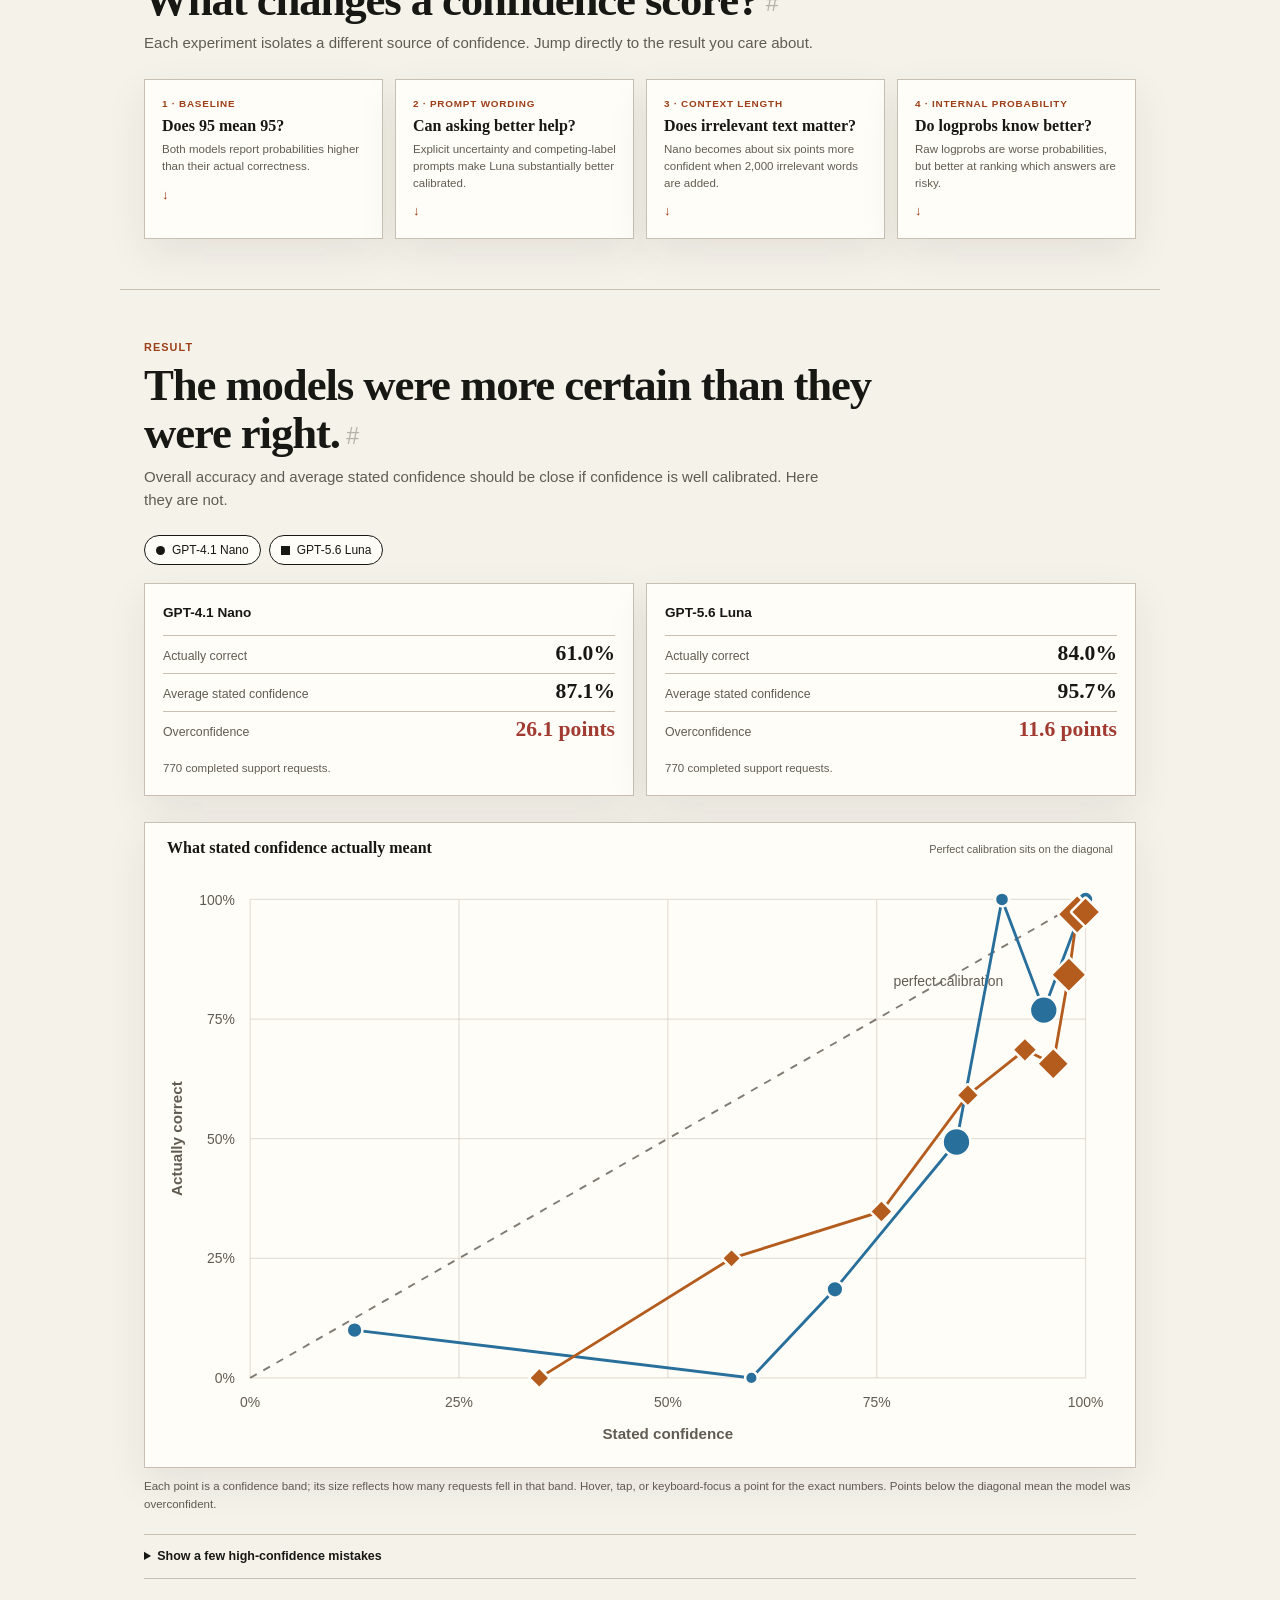
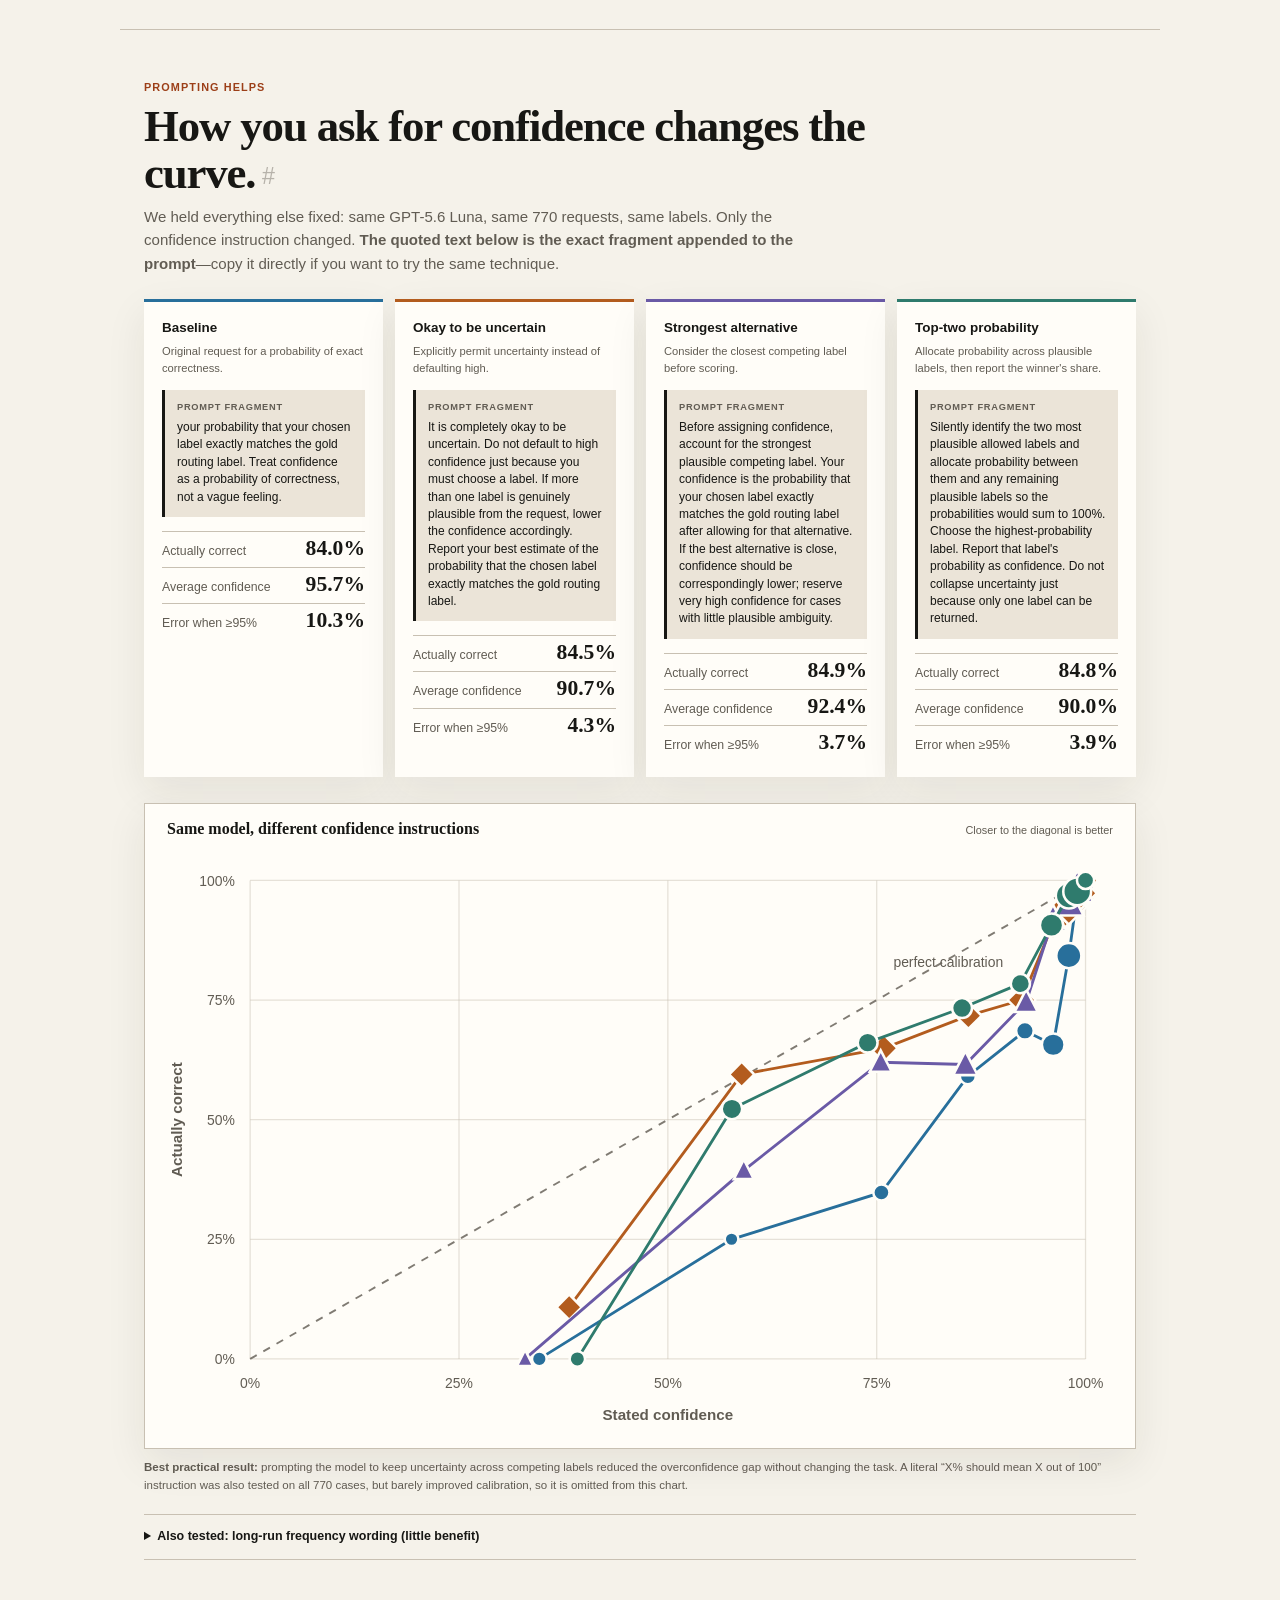
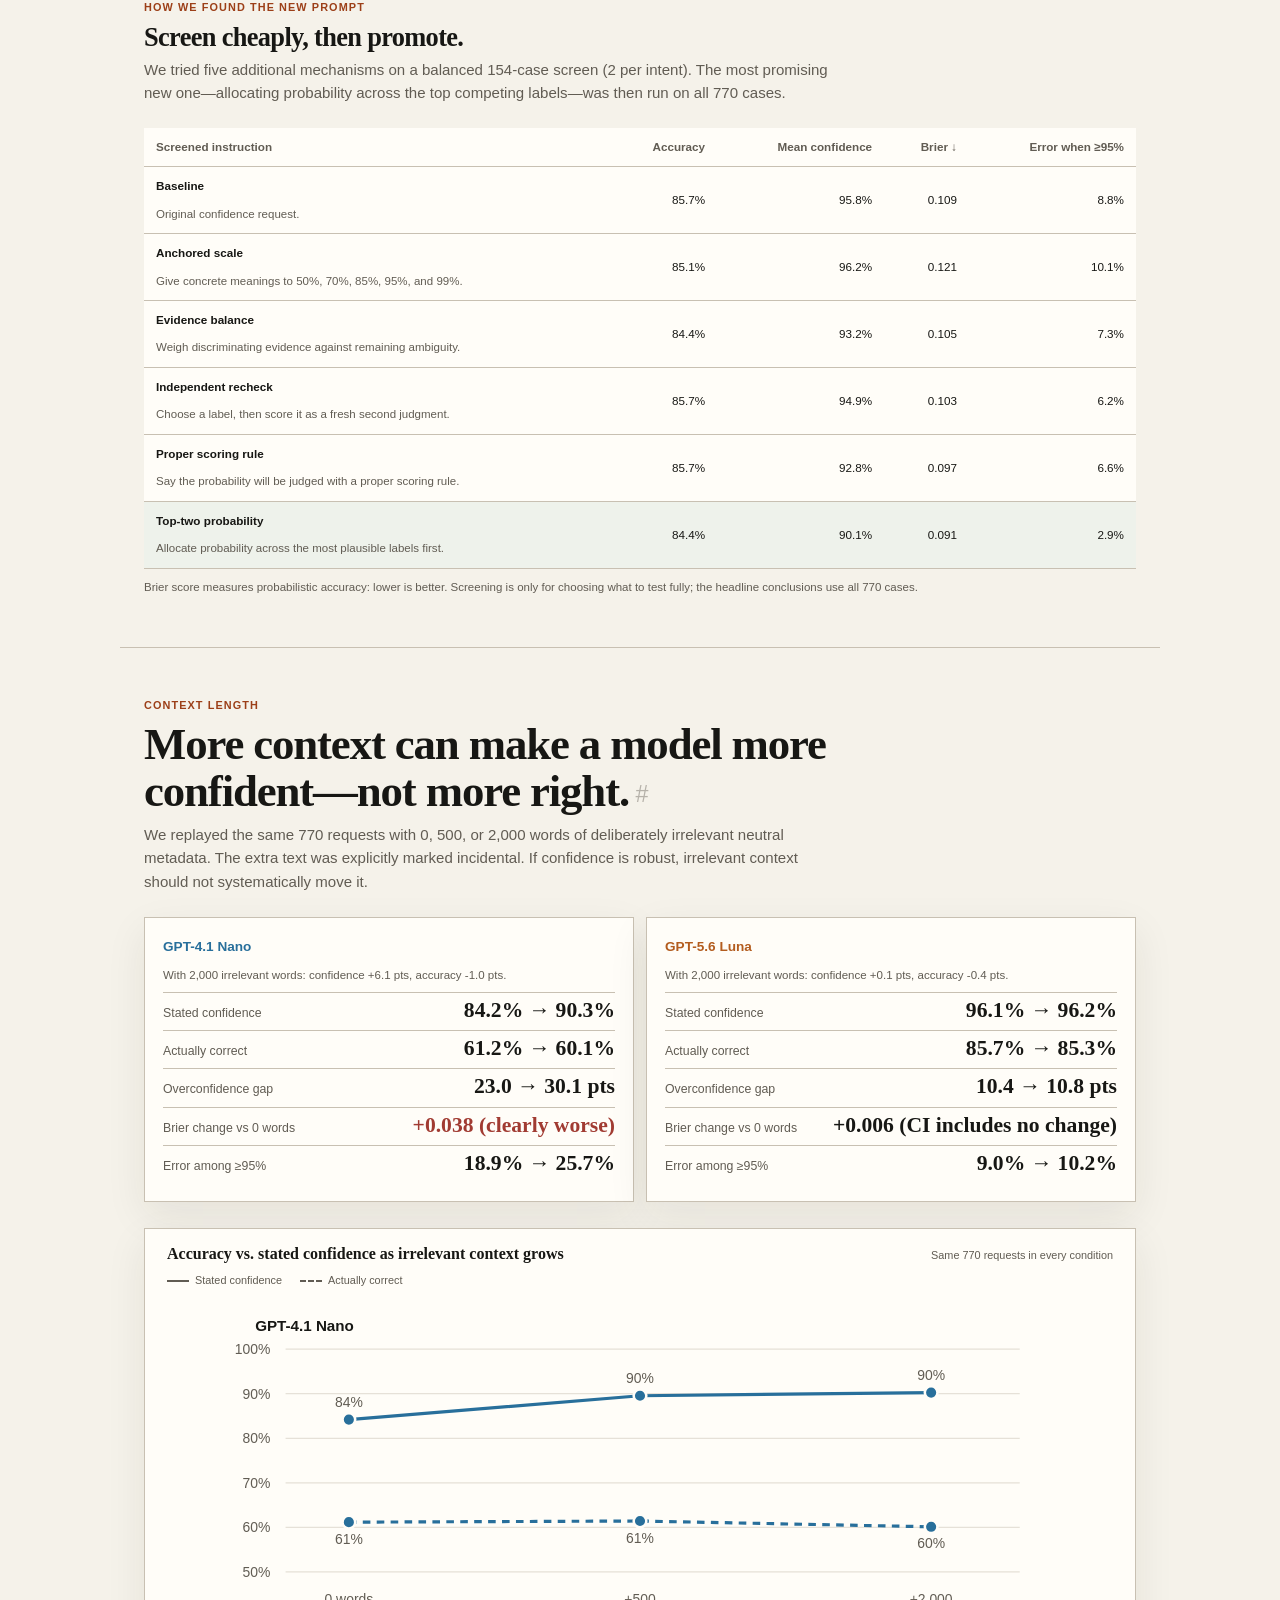
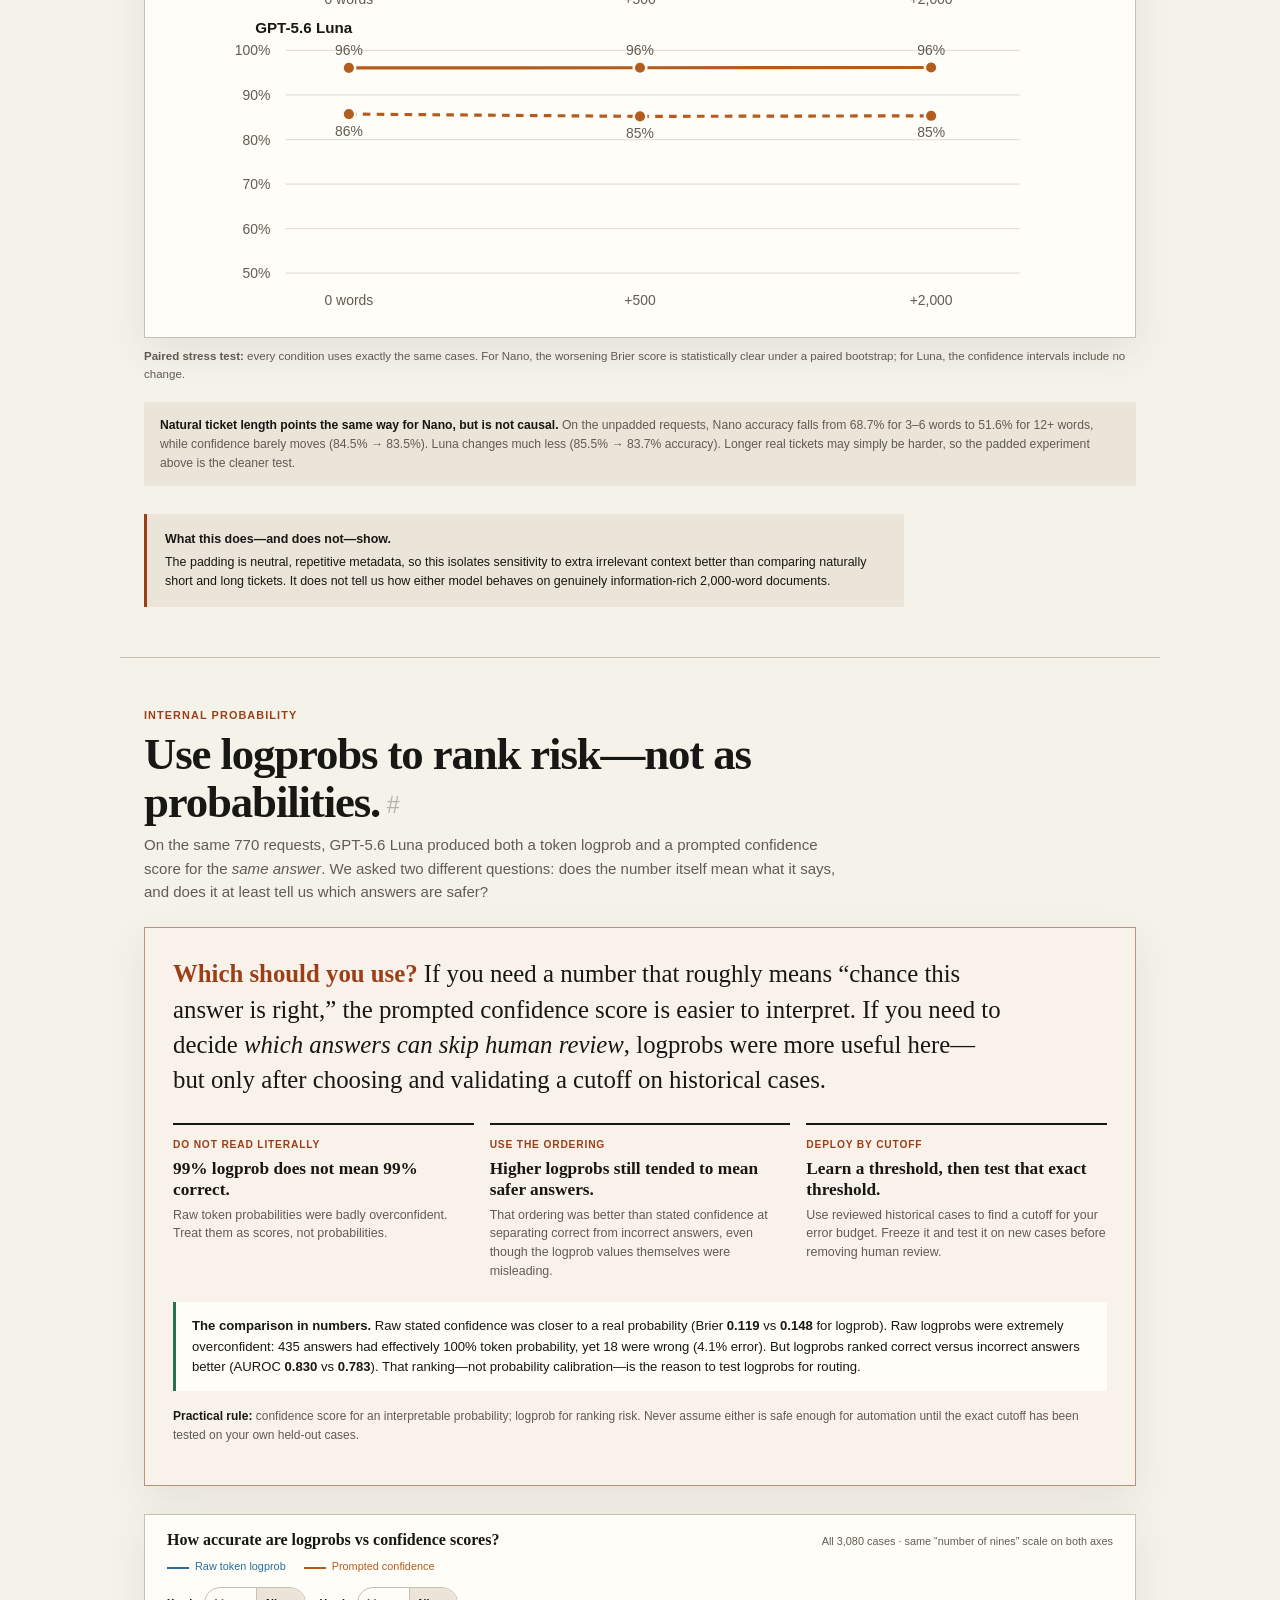
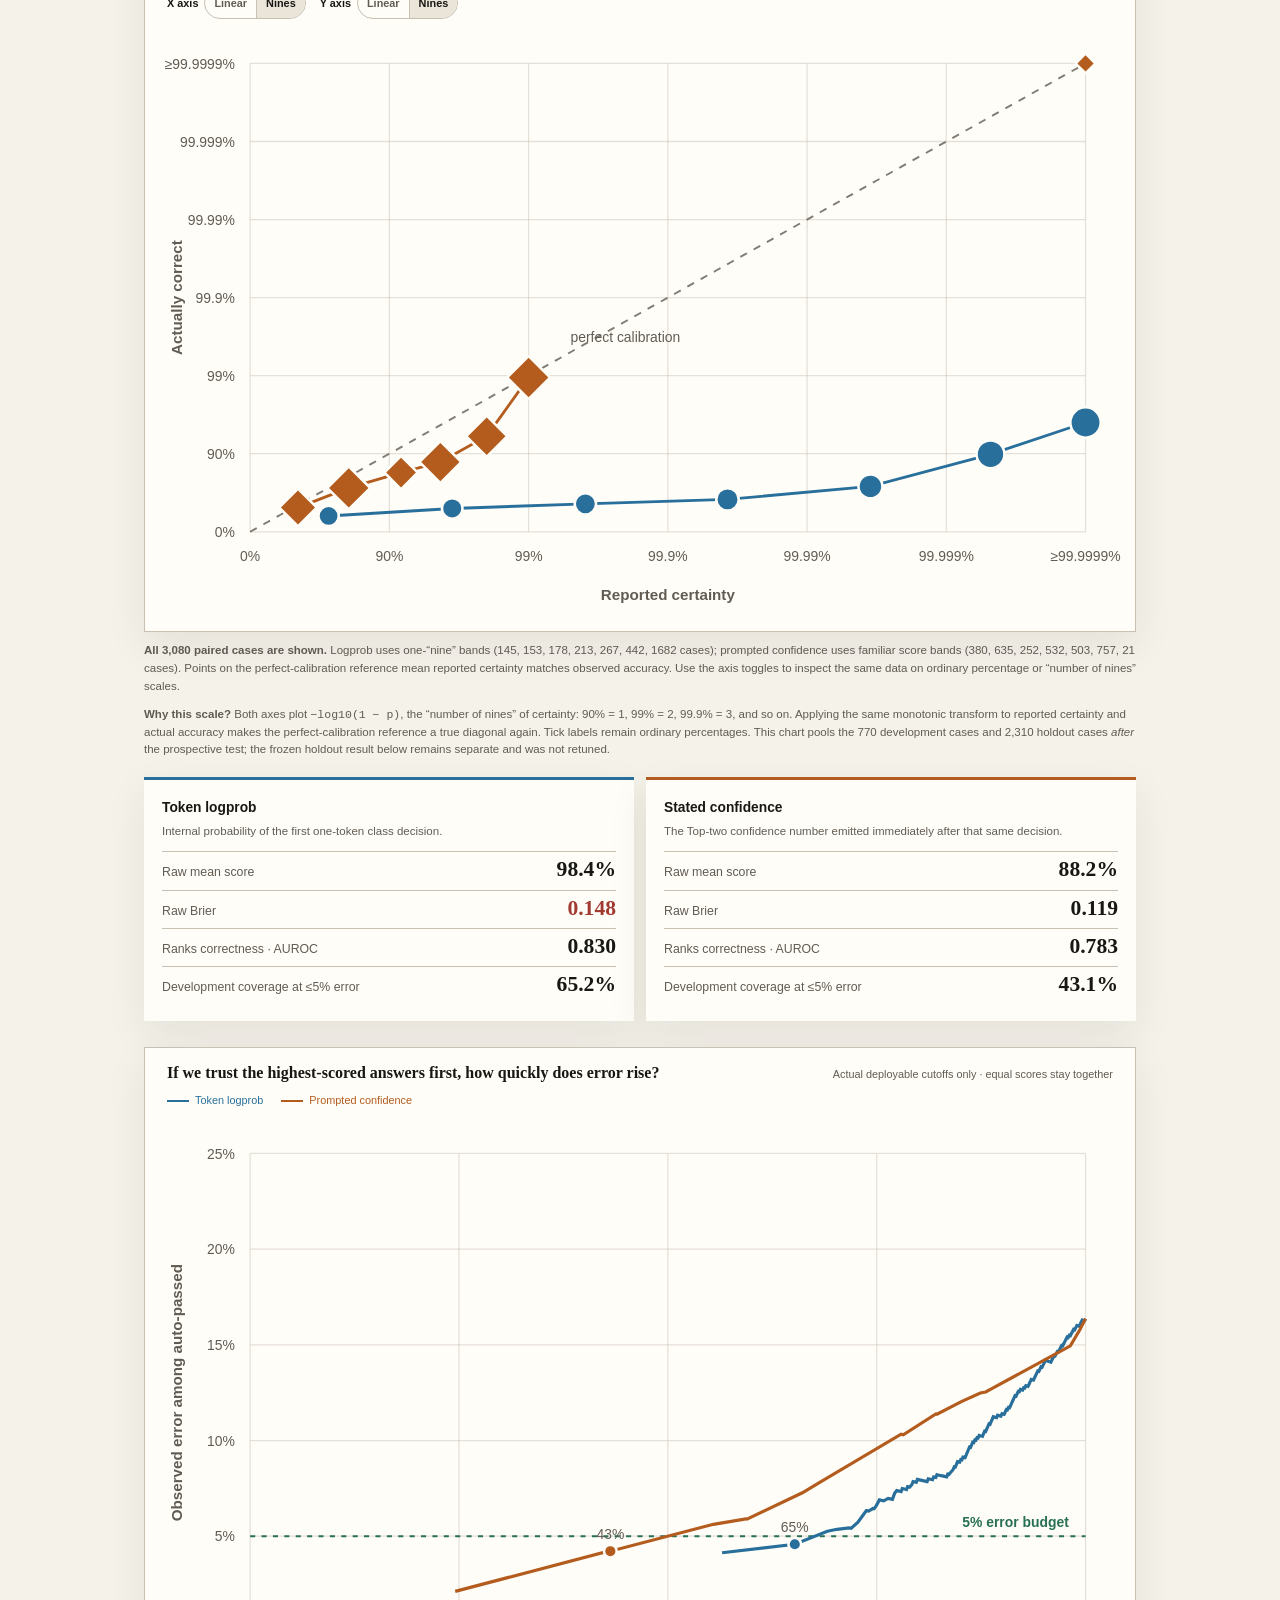
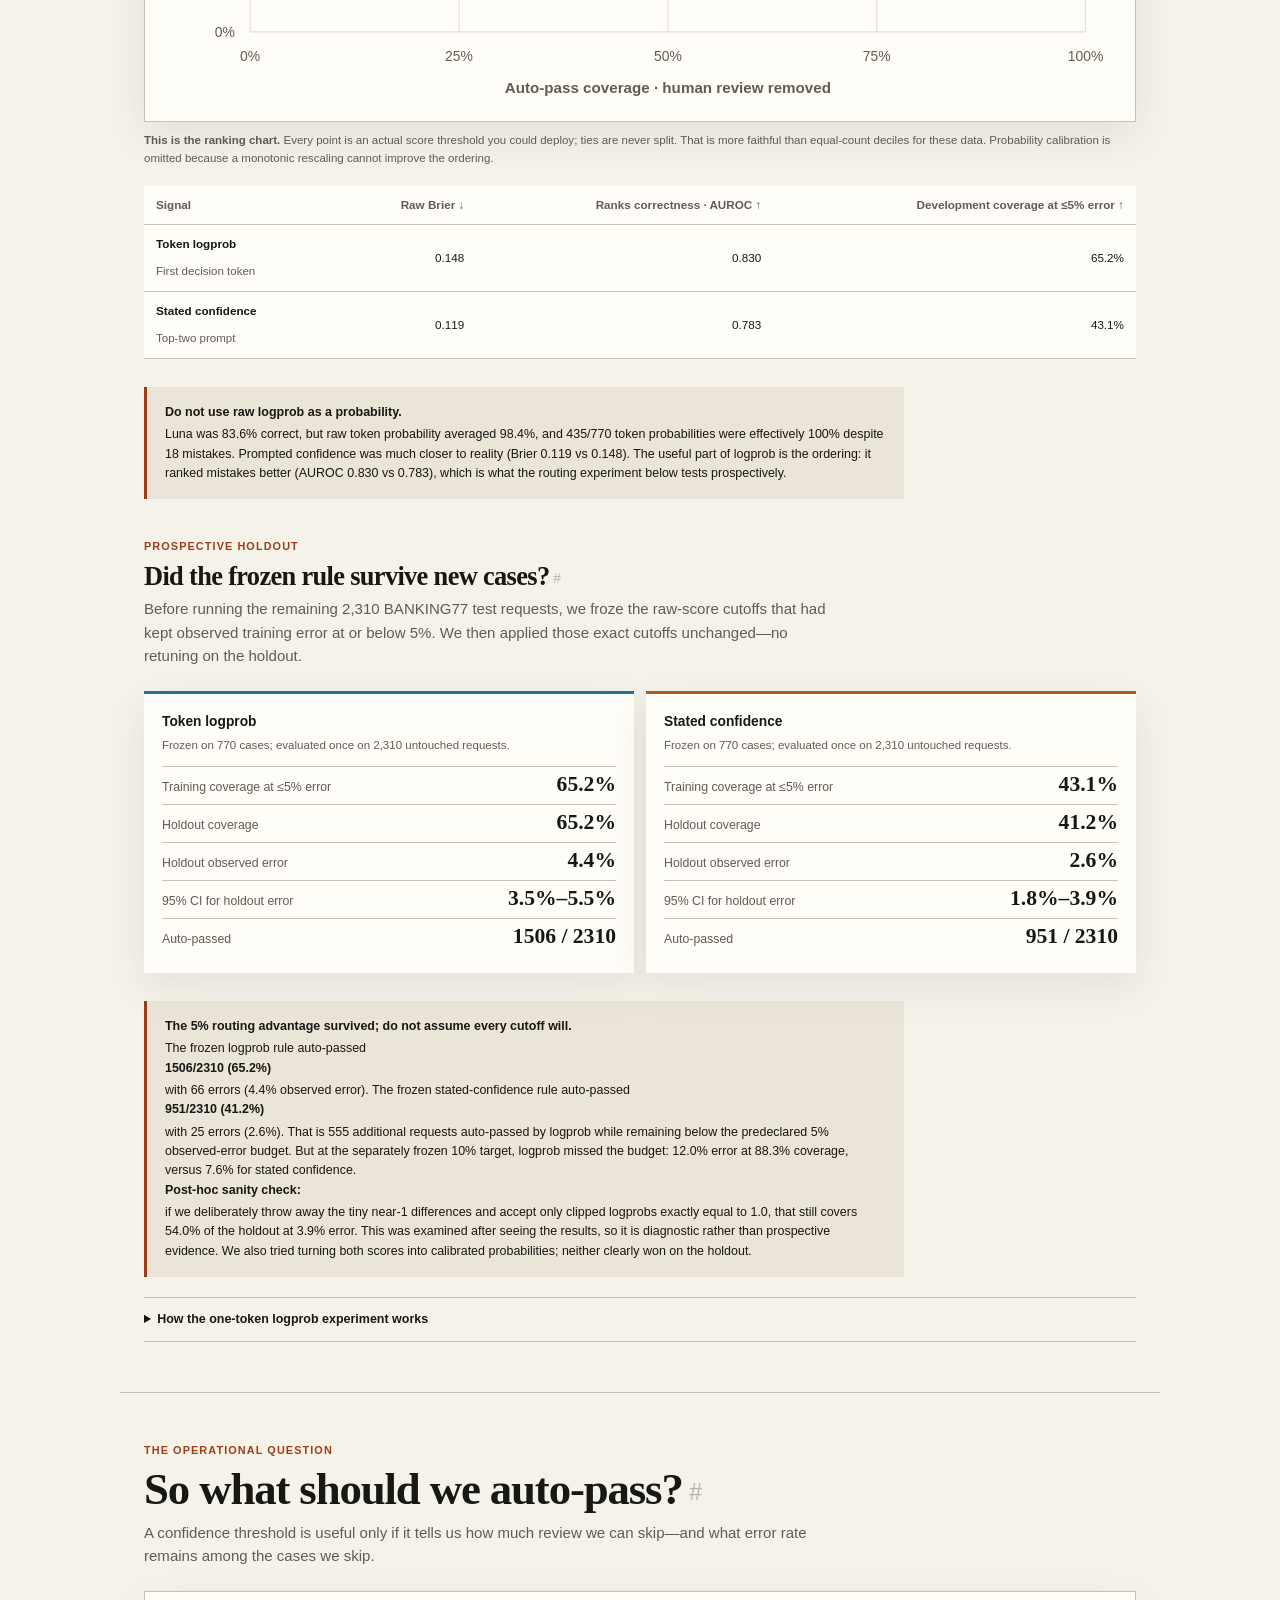
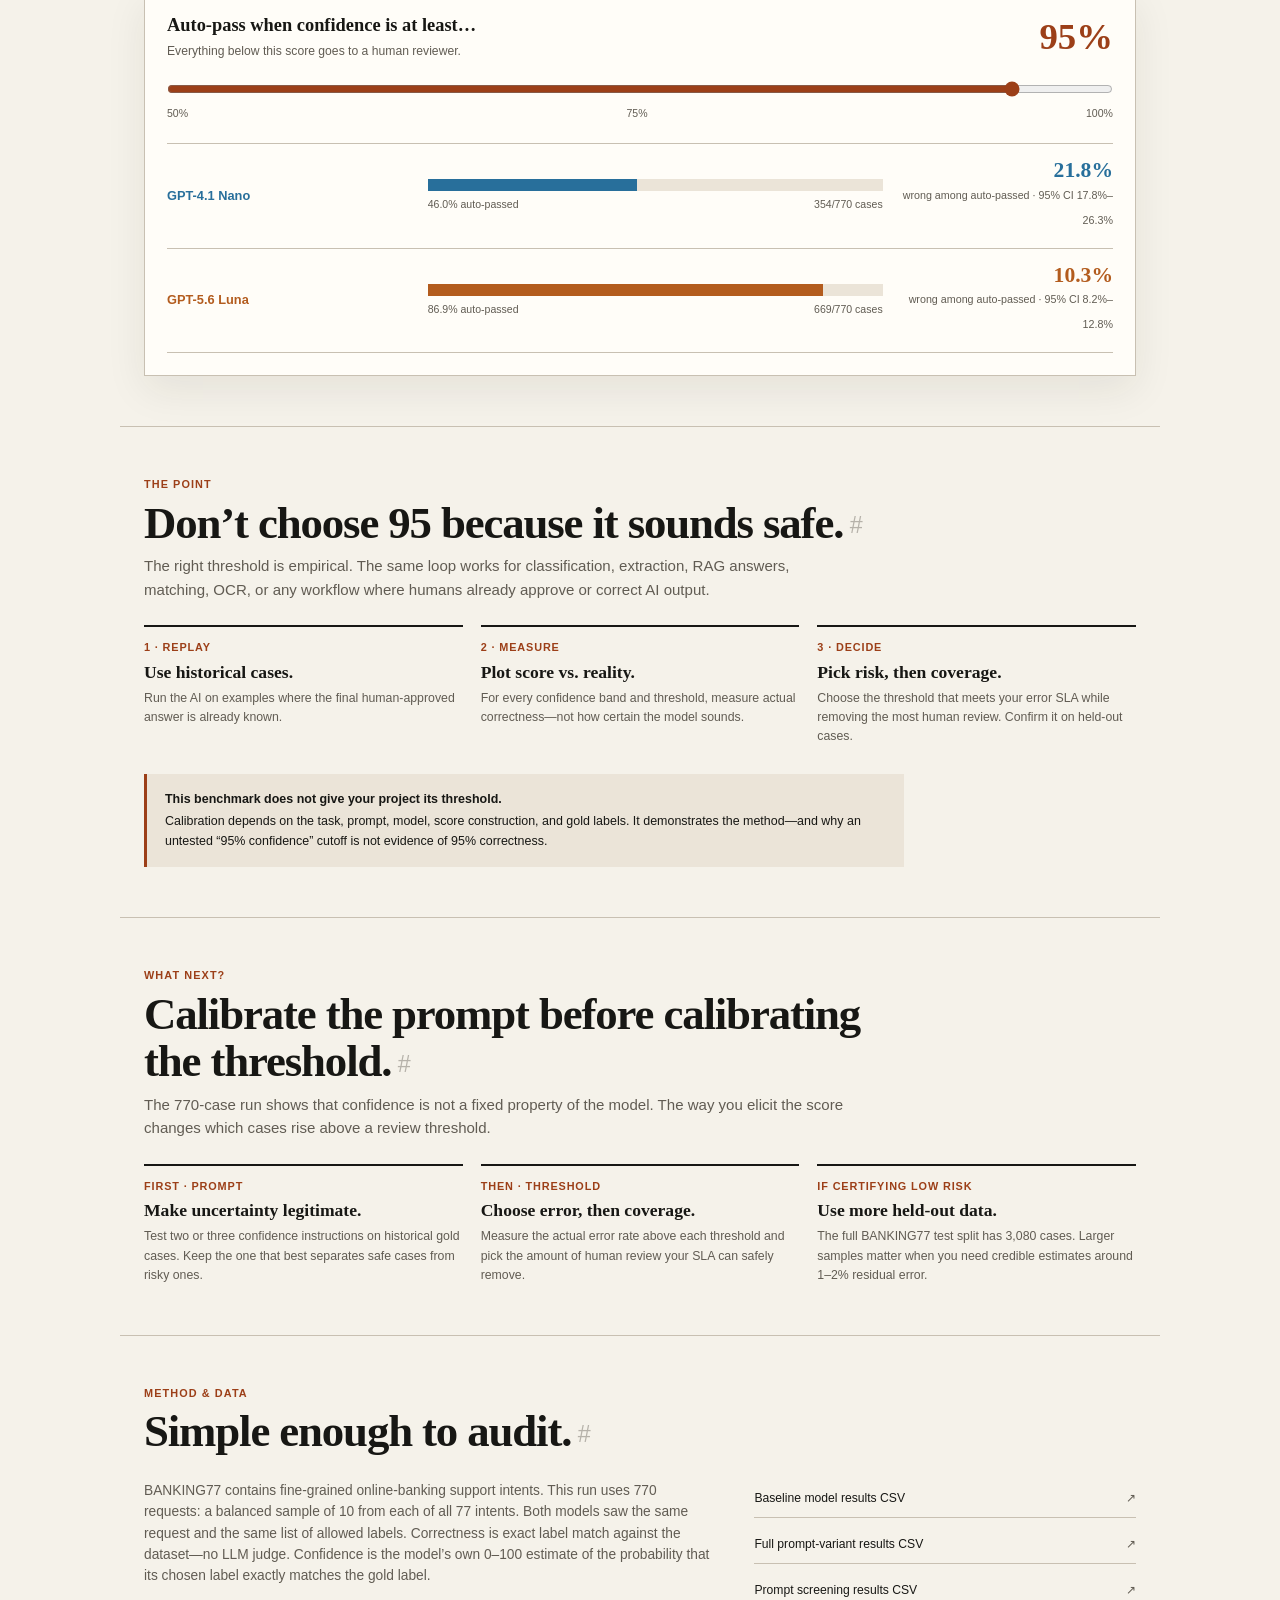
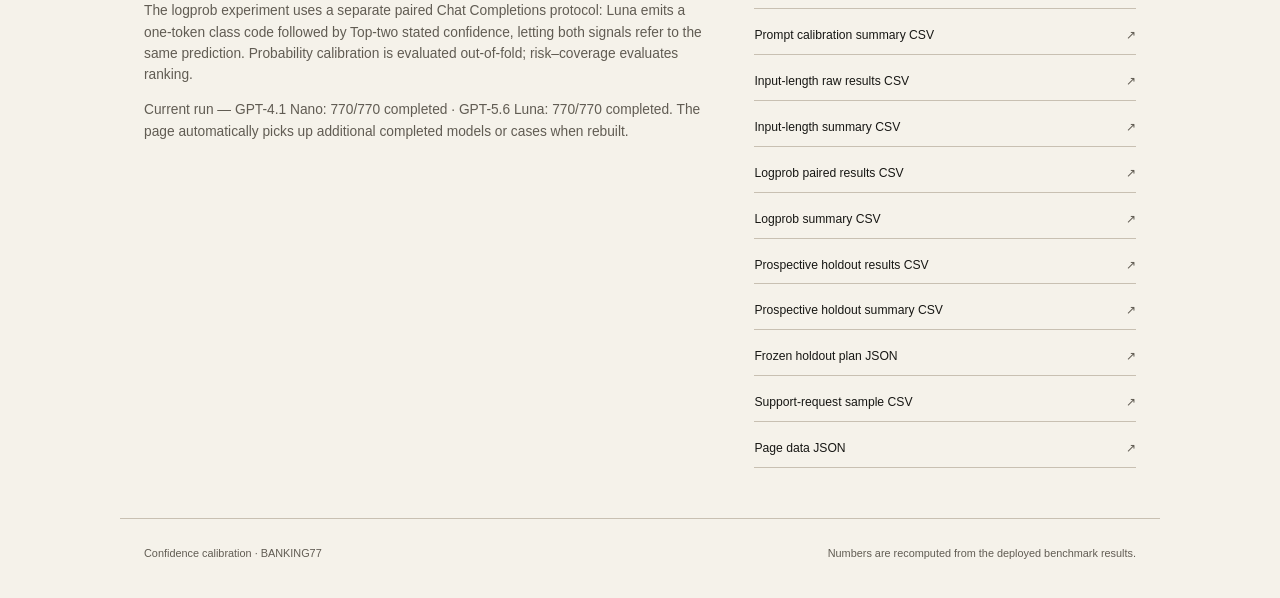
==== commit eceb01c8: "Update confidence-calibration with logprobs" ====
--- a/confidence-calibration/index.html
+++ b/confidence-calibration/index.html
@@ -5,7 +5,7 @@
 <meta name="viewport" content="width=device-width,initial-scale=1">
 <meta name="color-scheme" content="light dark">
 <title>Does 95% confidence really mean 95% correct?</title>
-<meta name="description" content="An experiment measuring whether LLM confidence scores match actual correctness on 770 BANKING77 support requests—and whether better prompting improves calibration.">
+<meta name="description" content="Four BANKING77 experiments on LLM confidence: raw calibration, prompt wording, irrelevant context, and whether token logprobs beat stated confidence.">
 <link rel="icon" type="image/svg+xml" href="data:image/svg+xml,%3Csvg xmlns='http://www.w3.org/2000/svg' viewBox='0 0 64 64'%3E%3Crect width='64' height='64' rx='12' fill='%239c3f18'/%3E%3Ctext x='32' y='35' text-anchor='middle' dominant-baseline='middle' font-size='28' fill='white'%3E95%25%3C/text%3E%3C/svg%3E">
 <style>
 :root {
@@ -26,26 +26,29 @@
 .icon-btn{width:34px;height:34px;border:0;border-radius:50%;display:grid;place-items:center;background:transparent;color:var(--muted);cursor:pointer}.icon-btn:hover,.icon-btn:focus-visible{background:var(--soft);color:var(--accent)}
 main{overflow:hidden}.hero,.section{max-width:var(--wide);margin:auto;padding-left:24px;padding-right:24px}.hero{padding-top:68px;padding-bottom:46px}.eyebrow{margin:0 0 9px;color:var(--accent);font-size:.69rem;font-weight:700;letter-spacing:.11em;text-transform:uppercase}.hero h1{max-width:900px;margin:0;font:560 clamp(2.7rem,7vw,5.8rem)/.94 "Iowan Old Style","Palatino Linotype",serif;letter-spacing:-.045em}.hero .deck{max-width:760px;margin:25px 0 0;color:var(--muted);font:400 clamp(1.06rem,2.2vw,1.28rem)/1.5 "Iowan Old Style","Palatino Linotype",serif}.hero .deck strong{color:var(--ink);font-weight:650}
 .fact-strip{display:grid;grid-template-columns:repeat(3,minmax(0,1fr));gap:1px;background:var(--line);border:1px solid var(--line);margin-top:38px}.fact{background:var(--surface);padding:18px 20px}.fact strong{display:block;font:650 clamp(1.45rem,4vw,2.4rem)/1 "Iowan Old Style","Palatino Linotype",serif}.fact span{display:block;margin-top:6px;color:var(--muted);font-size:.76rem}
-.section{padding-top:44px;padding-bottom:50px}.section + .section{border-top:1px solid var(--line)}.section-head{max-width:760px;margin-bottom:24px}.kicker{font-size:.68rem;text-transform:uppercase;letter-spacing:.1em;color:var(--accent);font-weight:700}.section h2{margin:.25rem 0 .45rem;font:600 clamp(1.8rem,4vw,2.8rem)/1.06 "Iowan Old Style","Palatino Linotype",serif;letter-spacing:-.025em}.section-head p{margin:0;color:var(--muted);font-size:.94rem;max-width:700px}
+.section{padding-top:44px;padding-bottom:50px;scroll-margin-top:24px}.section + .section{border-top:1px solid var(--line)}.section-head{max-width:760px;margin-bottom:24px}.kicker{font-size:.68rem;text-transform:uppercase;letter-spacing:.1em;color:var(--accent);font-weight:700}.section h2{margin:.25rem 0 .45rem;font:600 clamp(1.8rem,4vw,2.8rem)/1.06 "Iowan Old Style","Palatino Linotype",serif;letter-spacing:-.025em}.heading-anchor{display:inline-block;margin-left:.28em;color:var(--muted);font:500 .52em/1 "IBM Plex Sans","Aptos","Segoe UI",sans-serif;text-decoration:none;vertical-align:.18em;opacity:.42}.heading-anchor:hover,.heading-anchor:focus-visible{color:var(--accent);opacity:1}.section-head p{margin:0;color:var(--muted);font-size:.94rem;max-width:700px}
+.experiment-grid{display:grid;grid-template-columns:repeat(4,minmax(0,1fr));gap:12px;margin-top:22px}.experiment-card{display:block;border:1px solid var(--line);background:var(--surface);padding:16px 17px;text-decoration:none;box-shadow:var(--shadow)}.experiment-card:hover{color:inherit;border-color:var(--accent)}.experiment-card b{display:block;color:var(--accent);font-size:.62rem;letter-spacing:.08em;text-transform:uppercase}.experiment-card strong{display:block;margin:5px 0 6px;font:600 1rem/1.2 "Iowan Old Style","Palatino Linotype",serif}.experiment-card span{display:block;color:var(--muted);font-size:.72rem;line-height:1.45}.experiment-card::after{content:"↓";display:block;margin-top:10px;color:var(--accent);font-size:.82rem}
+.practical-summary{background:color-mix(in srgb,var(--accent) 6%,var(--surface));border:1px solid color-mix(in srgb,var(--accent) 35%,var(--line));padding:28px;box-shadow:var(--shadow)}.practical-summary .summary-lead{max-width:830px;margin:0;font:500 clamp(1.18rem,2.8vw,1.55rem)/1.42 "Iowan Old Style","Palatino Linotype",serif}.practical-summary .summary-lead strong{color:var(--accent)}.practical-steps{display:grid;grid-template-columns:repeat(3,minmax(0,1fr));gap:16px;margin-top:26px}.practical-step{border-top:2px solid var(--ink);padding-top:12px}.practical-step b{display:block;color:var(--accent);font-size:.64rem;letter-spacing:.08em;text-transform:uppercase}.practical-step strong{display:block;margin:6px 0 5px;font:600 1.08rem/1.2 "Iowan Old Style","Palatino Linotype",serif}.practical-step p{margin:0;color:var(--muted);font-size:.78rem;line-height:1.5}.practical-example{margin-top:22px;padding:14px 16px;background:var(--surface);border-left:3px solid var(--good);font-size:.82rem}.practical-example strong{color:var(--ink)}.summary-formula{margin-top:16px;color:var(--muted);font-size:.75rem}.summary-formula b{color:var(--ink)}.internal-prob-summary{margin:18px 0 28px}
+.signal-cards{display:grid;grid-template-columns:repeat(2,minmax(0,1fr));gap:12px;margin:18px 0 26px}.signal-card{border-top:3px solid currentColor;background:var(--surface);padding:17px 18px;box-shadow:var(--shadow)}.signal-card h3{margin:0 0 4px;color:var(--ink);font-size:.86rem}.signal-card>p{margin:0 0 11px;color:var(--muted);font-size:.72rem}.signal-logprob{color:var(--model-0)}.signal-stated{color:var(--model-1)}.logprob-legend{display:flex;flex-wrap:wrap;gap:9px 18px;padding:3px 8px 10px;color:var(--muted);font-size:.68rem}.legend-swatch{display:inline-block;width:22px;border-top:2.5px solid currentColor;vertical-align:middle;margin-right:6px}.legend-swatch.dashed{border-top-style:dashed}.logprob-table td:first-child strong{display:block}.logprob-line{fill:none;stroke-width:2.5}.logprob-line.calibrated{stroke-dasharray:7 5;stroke-width:1.8}.risk-target{stroke:var(--good);stroke-width:1.5;stroke-dasharray:4 5}.risk-label{fill:var(--good);font-family:"IBM Plex Sans","Segoe UI",sans-serif;font-size:11px;font-weight:650}
 .model-picker{display:flex;flex-wrap:wrap;gap:8px;margin:18px 0 14px}.model-toggle{border:1px solid var(--line);border-radius:999px;padding:7px 11px;background:var(--surface);color:var(--muted);font-size:.75rem;cursor:pointer;display:inline-flex;align-items:center;gap:7px}.model-toggle[aria-pressed="true"]{color:var(--ink);border-color:currentColor}.model-dot{width:9px;height:9px;background:currentColor;display:inline-block}.model-toggle:nth-child(odd) .model-dot{border-radius:50%}
 .model-cards{display:grid;grid-template-columns:repeat(auto-fit,minmax(240px,1fr));gap:12px;margin:18px 0 26px}.model-card{border:1px solid var(--line);background:var(--surface);padding:18px;box-shadow:var(--shadow)}.model-card h3{margin:0 0 12px;font-size:.85rem}.score-line{display:grid;grid-template-columns:1fr auto;gap:8px;align-items:baseline;padding:7px 0;border-top:1px solid var(--line);font-size:.77rem;color:var(--muted)}.score-line strong{color:var(--ink);font:650 1.35rem/1 "Iowan Old Style","Palatino Linotype",serif}.gap-over{color:var(--danger)!important}.mini-note{margin:10px 0 0;color:var(--muted);font-size:.72rem}
 .prompt-cards{display:grid;grid-template-columns:repeat(auto-fit,minmax(210px,1fr));gap:12px;margin:18px 0 26px}.prompt-card{border-top:3px solid currentColor;background:var(--surface);padding:16px 18px;box-shadow:var(--shadow)}.prompt-card h3{margin:0 0 4px;color:var(--ink);font-size:.84rem}.prompt-card p{margin:0 0 10px;color:var(--muted);font-size:.7rem}.prompt-card .score-line{padding:6px 0}.prompt-fragment{margin:12px 0 14px;padding:11px 12px;border-left:3px solid currentColor;background:var(--soft);color:var(--ink);font:400 .75rem/1.45 "IBM Plex Sans","Aptos","Segoe UI",sans-serif}.prompt-fragment::before{content:"PROMPT FRAGMENT";display:block;margin-bottom:5px;color:var(--muted);font-size:.58rem;font-weight:700;letter-spacing:.08em}.prompt-fragment code{font:inherit;white-space:normal}.prompt-extra{margin-top:16px}.prompt-extra .prompt-fragment{max-width:760px}.screen-wrap{overflow-x:auto;margin-top:18px}.screen-table{width:100%;border-collapse:collapse;background:var(--surface);font-size:.73rem}.screen-table th,.screen-table td{padding:10px 12px;border-bottom:1px solid var(--line);text-align:right;white-space:nowrap}.screen-table th:first-child,.screen-table td:first-child{text-align:left;white-space:normal}.screen-table thead th{color:var(--muted);font-weight:650}.best-row{background:color-mix(in srgb,var(--good) 8%,var(--surface))}
 .length-cards{display:grid;grid-template-columns:repeat(auto-fit,minmax(280px,1fr));gap:12px;margin:18px 0 26px}.length-card{border:1px solid var(--line);background:var(--surface);padding:18px;box-shadow:var(--shadow)}.length-card h3{margin:0 0 5px;font-size:.85rem}.length-card>.mini-note{min-height:2.2em}.length-legend{display:flex;gap:18px;flex-wrap:wrap;padding:2px 8px 8px;color:var(--muted);font-size:.68rem}.legend-line{display:inline-block;width:22px;border-top:2px solid currentColor;vertical-align:middle;margin-right:6px}.legend-line.dashed{border-top-style:dashed}.length-panel-title{fill:var(--ink);font-family:"IBM Plex Sans","Segoe UI",sans-serif;font-size:12px;font-weight:700}.length-confidence{fill:none;stroke-width:2.5}.length-accuracy{fill:none;stroke-width:2.5;stroke-dasharray:6 5}.length-point{stroke:var(--surface);stroke-width:2}.length-natural{margin-top:18px;padding:14px 16px;background:var(--soft);font-size:.76rem;color:var(--muted)}.length-natural strong{color:var(--ink)}
-.chart-shell{position:relative;border:1px solid var(--line);background:var(--surface);padding:16px 14px 8px;box-shadow:var(--shadow)}.chart-title{display:flex;justify-content:space-between;align-items:baseline;gap:12px;padding:0 8px 6px}.chart-title strong{font:600 1rem "Iowan Old Style","Palatino Linotype",serif}.chart-title span{font-size:.68rem;color:var(--muted)}#calibration-chart,#prompt-chart,#length-chart{display:block;width:100%;height:auto;min-height:340px}.axis{stroke:var(--line);stroke-width:1}.grid{stroke:var(--line);stroke-width:1;opacity:.45}.perfect{stroke:var(--muted);stroke-width:1.5;stroke-dasharray:6 6;opacity:.8}.axis-label,.tick-label,.chart-note{fill:var(--muted);font-family:"IBM Plex Sans","Segoe UI",sans-serif}.tick-label{font-size:11px}.axis-label{font-size:12px;font-weight:600}.chart-note{font-size:11px}.series-line{fill:none;stroke-width:2.25}.point{stroke:var(--surface);stroke-width:2;cursor:pointer;outline:none}.point:focus{stroke:var(--ink);stroke-width:3}.model-0{color:var(--model-0)}.model-1{color:var(--model-1)}.model-2{color:var(--model-2)}.model-3{color:var(--model-3)}.model-4{color:var(--model-4)}.model-5{color:var(--model-5)}.model-stroke{stroke:currentColor}.model-fill{fill:currentColor}
+.chart-shell{position:relative;border:1px solid var(--line);background:var(--surface);padding:16px 14px 8px;box-shadow:var(--shadow)}.chart-title{display:flex;justify-content:space-between;align-items:baseline;gap:12px;padding:0 8px 6px}.chart-title strong{font:600 1rem "Iowan Old Style","Palatino Linotype",serif}.chart-title span{font-size:.68rem;color:var(--muted)}.axis-controls{display:flex;flex-wrap:wrap;gap:8px 14px;padding:2px 8px 9px;align-items:center}.axis-control{display:flex;align-items:center;gap:6px;color:var(--muted);font-size:.68rem}.axis-control>span{font-weight:650;color:var(--ink)}.scale-toggle{display:inline-flex;border:1px solid var(--line);border-radius:999px;overflow:hidden;background:var(--surface)}.scale-toggle button{min-height:30px;padding:4px 9px;border:0;border-right:1px solid var(--line);background:transparent;color:var(--muted);font:inherit;cursor:pointer}.scale-toggle button:last-child{border-right:0}.scale-toggle button[aria-pressed="true"]{background:var(--soft);color:var(--ink);font-weight:700}.scale-toggle button:focus-visible{outline:2px solid var(--accent);outline-offset:-2px}#calibration-chart,#prompt-chart,#length-chart,#logprob-calibration-chart,#logprob-chart{display:block;width:100%;height:auto;min-height:340px}.axis{stroke:var(--line);stroke-width:1}.grid{stroke:var(--line);stroke-width:1;opacity:.45}.perfect{fill:none;stroke:var(--muted);stroke-width:1.5;stroke-dasharray:6 6;opacity:.8}.axis-label,.tick-label,.chart-note{fill:var(--muted);font-family:"IBM Plex Sans","Segoe UI",sans-serif}.tick-label{font-size:11px}.axis-label{font-size:12px;font-weight:600}.chart-note{font-size:11px}.series-line{fill:none;stroke-width:2.25}.series-line.calibrated{stroke-dasharray:7 5;stroke-width:1.8}.point{stroke:var(--surface);stroke-width:2;cursor:pointer;outline:none}.point:focus{stroke:var(--ink);stroke-width:3}.model-0{color:var(--model-0)}.model-1{color:var(--model-1)}.model-2{color:var(--model-2)}.model-3{color:var(--model-3)}.model-4{color:var(--model-4)}.model-5{color:var(--model-5)}.model-stroke{stroke:currentColor}.model-fill{fill:currentColor}
 .tooltip{position:fixed;z-index:20;pointer-events:none;max-width:260px;padding:9px 11px;border:1px solid var(--line);background:var(--surface);color:var(--ink);box-shadow:var(--shadow);font-size:.72rem;line-height:1.45;opacity:0;transform:translateY(4px);transition:opacity .08s,transform .08s}.tooltip.show{opacity:1;transform:none}.tooltip strong{display:block;margin-bottom:2px}.tooltip .muted{color:var(--muted)}
 .threshold-box{border:1px solid var(--line);background:var(--surface);padding:22px;box-shadow:var(--shadow)}.threshold-top{display:grid;grid-template-columns:1fr auto;gap:20px;align-items:center}.threshold-copy strong{font:650 1.15rem "Iowan Old Style","Palatino Linotype",serif}.threshold-copy p{margin:3px 0 0;color:var(--muted);font-size:.76rem}.threshold-number{font:650 2.3rem/1 "Iowan Old Style","Palatino Linotype",serif;color:var(--accent)}input[type="range"]{width:100%;margin:20px 0 8px;accent-color:var(--accent)}.range-labels{display:flex;justify-content:space-between;color:var(--muted);font-size:.66rem}.threshold-results{margin-top:22px;border-top:1px solid var(--line)}.threshold-row{display:grid;grid-template-columns:minmax(140px,.8fr) minmax(240px,1.5fr) minmax(110px,.7fr);gap:18px;align-items:center;padding:16px 0;border-bottom:1px solid var(--line)}.threshold-row h3{margin:0;font-size:.8rem}.coverage-track{height:12px;background:var(--soft);position:relative;overflow:hidden}.coverage-pass{height:100%;background:currentColor;transition:width .18s ease}.coverage-caption{display:flex;justify-content:space-between;margin-top:5px;color:var(--muted);font-size:.66rem}.risk{text-align:right}.risk strong{display:block;font:650 1.35rem/1 "Iowan Old Style","Palatino Linotype",serif}.risk span{font-size:.67rem;color:var(--muted)}
 .reveal{margin-top:20px;border-top:1px solid var(--line);border-bottom:1px solid var(--line)}.reveal summary{cursor:pointer;padding:12px 0;font-size:.78rem;font-weight:650}.mistakes{display:grid;grid-template-columns:repeat(auto-fit,minmax(270px,1fr));gap:12px;padding:0 0 18px}.mistake{padding:14px;border:1px solid var(--line);background:var(--surface)}.mistake .confidence{font:650 1.4rem/1 "Iowan Old Style","Palatino Linotype",serif;color:var(--danger)}.mistake blockquote{margin:9px 0;color:var(--ink);font:400 .92rem/1.4 "Iowan Old Style","Palatino Linotype",serif}.mistake dl{display:grid;grid-template-columns:auto 1fr;gap:4px 8px;margin:0;font-size:.68rem}.mistake dt{color:var(--muted)}.mistake dd{margin:0;overflow-wrap:anywhere}
 .steps{display:grid;grid-template-columns:repeat(3,1fr);gap:18px;margin-top:24px}.step{border-top:2px solid var(--ink);padding-top:12px}.step b{display:block;color:var(--accent);font-size:.68rem;letter-spacing:.08em;text-transform:uppercase}.step strong{display:block;margin:6px 0;font:600 1.1rem "Iowan Old Style","Palatino Linotype",serif}.step p{margin:0;color:var(--muted);font-size:.77rem}.caveat{max-width:760px;margin-top:28px;padding:16px 18px;border-left:3px solid var(--accent);background:var(--soft);font-size:.78rem}.caveat strong{display:block;margin-bottom:3px}.method{display:grid;grid-template-columns:1.2fr .8fr;gap:38px;align-items:start}.method p{max-width:680px;margin-top:0;color:var(--muted);font-size:.86rem}.method-links{display:grid;gap:8px;font-size:.76rem}.method-links a{display:flex;justify-content:space-between;padding:9px 0;border-bottom:1px solid var(--line);text-decoration:none}.method-links a::after{content:"↗";color:var(--muted)}
 footer{max-width:var(--wide);margin:auto;padding:26px 24px 36px;border-top:1px solid var(--line);color:var(--muted);font-size:.68rem;display:flex;justify-content:space-between;gap:20px}
 .error{max-width:760px;margin:60px auto;padding:24px;border:1px solid var(--danger);background:var(--surface)}
-@media(max-width:720px){header,.hero,.section,footer{padding-left:18px;padding-right:18px}.hero{padding-top:44px}.fact-strip{grid-template-columns:1fr}.threshold-row{grid-template-columns:1fr;gap:9px}.risk{text-align:left}.steps,.method{grid-template-columns:1fr}.chart-shell{margin-left:-8px;margin-right:-8px;padding-left:4px;padding-right:4px}.chart-title{padding-left:12px}.header-actions>a{display:none}}
+@media(max-width:720px){.experiment-grid{grid-template-columns:1fr 1fr}.practical-steps{grid-template-columns:1fr}.practical-summary{padding:21px}.signal-cards{grid-template-columns:1fr}header,.hero,.section,footer{padding-left:18px;padding-right:18px}.hero{padding-top:44px}.fact-strip{grid-template-columns:1fr}.threshold-row{grid-template-columns:1fr;gap:9px}.risk{text-align:left}.steps,.method{grid-template-columns:1fr}.chart-shell{margin-left:-8px;margin-right:-8px;padding-left:4px;padding-right:4px}.chart-title{padding-left:12px}.header-actions>a{display:none}}
 @media(prefers-reduced-motion:reduce){*{scroll-behavior:auto!important;transition:none!important}}
 </style>
 </head>
 <body>
 <header>
   <div class="brand">Confidence calibration</div>
-  <div class="header-actions"><a href="#method">Method &amp; data</a><button class="icon-btn" id="theme-toggle" aria-label="Toggle dark mode" title="Toggle dark mode"><svg width="17" height="17" viewBox="0 0 24 24" fill="none" stroke="currentColor" stroke-width="1.8" aria-hidden="true"><path d="M20 15.2A8.5 8.5 0 1 1 8.8 4a6.6 6.6 0 0 0 11.2 11.2Z"/></svg></button></div>
+  <div class="header-actions"><a href="#takeaways">What to do</a><a href="#experiments">Experiments</a><a href="#method">Method &amp; data</a><button class="icon-btn" id="theme-toggle" aria-label="Toggle dark mode" title="Toggle dark mode"><svg width="17" height="17" viewBox="0 0 24 24" fill="none" stroke="currentColor" stroke-width="1.8" aria-hidden="true"><path d="M20 15.2A8.5 8.5 0 1 1 8.8 4a6.6 6.6 0 0 0 11.2 11.2Z"/></svg></button></div>
 </header>
 <main id="app" hidden>
   <section class="hero">
@@ -59,10 +62,39 @@
     </div>
   </section>
 
+  <section class="section" id="takeaways">
+    <div class="practical-summary">
+      <span class="kicker">What should you actually do?</span>
+      <h2>Don’t trust the number. Test what the number means.<a class="heading-anchor" href="#takeaways" aria-label="Link to this section">#</a></h2>
+      <p class="summary-lead">Treat an AI confidence score as a <strong>signal to test</strong>, not a guarantee. Ask the model to express uncertainty, replay it on past cases where you already know the right answer, then choose the score and cutoff that remove the most human review while staying inside your acceptable error rate.</p>
+      <div class="practical-steps">
+        <div class="practical-step"><b>1 · Ask better</b><strong>Make uncertainty acceptable.</strong><p>Don’t force the model to sound certain. Ask it to consider competing answers and report the winning probability. In this experiment, that simple prompt change made “95% confident” much safer.</p></div>
+        <div class="practical-step"><b>2 · Measure reality</b><strong>Replay reviewed cases.</strong><p>Take examples whose correct outcome is already known. For each score, measure how often the AI was actually wrong. Never choose “95%” just because it sounds reassuring.</p></div>
+        <div class="practical-step"><b>3 · Route by risk</b><strong>Pick the threshold from your SLA.</strong><p>If you can access logprobs, test them as a ranking signal too. Choose a cutoff on historical cases, freeze it, and confirm that exact rule on untouched cases before removing review.</p></div>
+      </div>
+      <div class="practical-example" id="practical-example"><strong>Example from these 770 cases:</strong> loading current results…</div>
+      <p class="summary-formula"><b>The practical recipe:</b> better confidence prompt → historical gold cases → compare risk signals → choose a cutoff → confirm it on untouched cases → auto-pass only after it survives.</p>
+    </div>
+  </section>
+
+  <section class="section" id="experiments">
+    <div class="section-head">
+      <span class="kicker">Four experiments</span>
+      <h2>What changes a confidence score?<a class="heading-anchor" href="#experiments" aria-label="Link to this section">#</a></h2>
+      <p>Each experiment isolates a different source of confidence. Jump directly to the result you care about.</p>
+    </div>
+    <nav class="experiment-grid" aria-label="Experiment index">
+      <a class="experiment-card" href="#results"><b>1 · Baseline</b><strong>Does 95 mean 95?</strong><span>Both models report probabilities higher than their actual correctness.</span></a>
+      <a class="experiment-card" href="#prompting"><b>2 · Prompt wording</b><strong>Can asking better help?</strong><span>Explicit uncertainty and competing-label prompts make Luna substantially better calibrated.</span></a>
+      <a class="experiment-card" href="#input-length"><b>3 · Context length</b><strong>Does irrelevant text matter?</strong><span>Nano becomes about six points more confident when 2,000 irrelevant words are added.</span></a>
+      <a class="experiment-card" href="#logprobs"><b>4 · Internal probability</b><strong>Do logprobs know better?</strong><span>Raw logprobs are worse probabilities, but better at ranking which answers are risky.</span></a>
+    </nav>
+  </section>
+
   <section class="section" id="results">
     <div class="section-head">
       <span class="kicker">Result</span>
-      <h2>The models were more certain than they were right.</h2>
+      <h2>The models were more certain than they were right.<a class="heading-anchor" href="#results" aria-label="Link to this section">#</a></h2>
       <p>Overall accuracy and average stated confidence should be close if confidence is well calibrated. Here they are not.</p>
     </div>
     <div class="model-picker" id="model-picker" aria-label="Models shown"></div>
@@ -86,7 +118,7 @@
   <section class="section" id="prompting">
     <div class="section-head">
       <span class="kicker">Prompting helps</span>
-      <h2>How you ask for confidence changes the curve.</h2>
+      <h2>How you ask for confidence changes the curve.<a class="heading-anchor" href="#prompting" aria-label="Link to this section">#</a></h2>
       <p>We held everything else fixed: same GPT-5.6 Luna, same 770 requests, same labels. Only the confidence instruction changed. <strong>The quoted text below is the exact fragment appended to the prompt</strong>—copy it directly if you want to try the same technique.</p>
     </div>
     <div class="prompt-cards" id="prompt-cards"></div>
@@ -112,7 +144,7 @@
   <section class="section" id="input-length">
     <div class="section-head">
       <span class="kicker">Context length</span>
-      <h2>More context can make a model more confident—not more right.</h2>
+      <h2>More context can make a model more confident—not more right.<a class="heading-anchor" href="#input-length" aria-label="Link to this section">#</a></h2>
       <p>We replayed the same 770 requests with 0, 500, or 2,000 words of deliberately irrelevant neutral metadata. The extra text was explicitly marked incidental. If confidence is robust, irrelevant context should not systematically move it.</p>
     </div>
     <div class="length-cards" id="length-cards"></div>
@@ -129,10 +161,63 @@
     <div class="caveat"><strong>What this does—and does not—show.</strong> The padding is neutral, repetitive metadata, so this isolates sensitivity to extra irrelevant context better than comparing naturally short and long tickets. It does not tell us how either model behaves on genuinely information-rich 2,000-word documents.</div>
   </section>
 
+  <section class="section" id="logprobs">
+    <div class="section-head">
+      <span class="kicker">Internal probability</span>
+      <h2>Use logprobs to rank risk—not as probabilities.<a class="heading-anchor" href="#logprobs" aria-label="Link to this section">#</a></h2>
+      <p>On the same 770 requests, GPT-5.6 Luna produced both a token logprob and a prompted confidence score for the <em>same answer</em>. We asked two different questions: does the number itself mean what it says, and does it at least tell us which answers are safer?</p>
+    </div>
+    <div class="practical-summary internal-prob-summary" aria-label="Practical comparison of logprobs and stated confidence">
+      <p class="summary-lead"><strong>Which should you use?</strong> If you need a number that roughly means “chance this answer is right,” the prompted confidence score is easier to interpret. If you need to decide <em>which answers can skip human review</em>, logprobs were more useful here—but only after choosing and validating a cutoff on historical cases.</p>
+      <div class="practical-steps">
+        <div class="practical-step"><b>Do not read literally</b><strong>99% logprob does not mean 99% correct.</strong><p>Raw token probabilities were badly overconfident. Treat them as scores, not probabilities.</p></div>
+        <div class="practical-step"><b>Use the ordering</b><strong>Higher logprobs still tended to mean safer answers.</strong><p>That ordering was better than stated confidence at separating correct from incorrect answers, even though the logprob values themselves were misleading.</p></div>
+        <div class="practical-step"><b>Deploy by cutoff</b><strong>Learn a threshold, then test that exact threshold.</strong><p>Use reviewed historical cases to find a cutoff for your error budget. Freeze it and test it on new cases before removing human review.</p></div>
+      </div>
+      <div class="practical-example" id="logprob-practical-example"></div>
+      <p class="summary-formula"><b>Practical rule:</b> confidence score for an interpretable probability; logprob for ranking risk. Never assume either is safe enough for automation until the exact cutoff has been tested on your own held-out cases.</p>
+    </div>
+    <div class="chart-shell">
+      <div class="chart-title"><strong>How accurate are logprobs vs confidence scores?</strong><span>All 3,080 cases · same “number of nines” scale on both axes</span></div>
+      <div class="logprob-legend"><span class="signal-logprob"><i class="legend-swatch"></i>Raw token logprob</span><span class="signal-stated"><i class="legend-swatch"></i>Prompted confidence</span></div>
+      <div class="axis-controls" aria-label="Chart axis scales">
+        <label class="axis-control"><span>X axis</span><span class="scale-toggle" role="group" aria-label="X axis scale"><button type="button" data-chart-axis="x" data-chart-scale="linear" aria-pressed="false">Linear</button><button type="button" data-chart-axis="x" data-chart-scale="nines" aria-pressed="true">Nines</button></span></label>
+        <label class="axis-control"><span>Y axis</span><span class="scale-toggle" role="group" aria-label="Y axis scale"><button type="button" data-chart-axis="y" data-chart-scale="linear" aria-pressed="false">Linear</button><button type="button" data-chart-axis="y" data-chart-scale="nines" aria-pressed="true">Nines</button></span></label>
+      </div>
+      <svg id="logprob-calibration-chart" viewBox="0 0 760 470" role="img" aria-labelledby="logprob-calibration-label logprob-calibration-desc">
+        <title id="logprob-calibration-label">Accuracy of raw token logprob versus prompted confidence across all 3,080 paired cases</title>
+        <desc id="logprob-calibration-desc">Both axes use minus log base 10 of one minus probability, so 90, 99, 99.9 percent and successive nines are equally spaced. The diagonal is perfect calibration.</desc>
+      </svg>
+    </div>
+    <p class="mini-note" id="logprob-calibration-note"></p>
+    <p class="mini-note"><strong>Why this scale?</strong> Both axes plot <code>−log10(1 − p)</code>, the “number of nines” of certainty: 90% = 1, 99% = 2, 99.9% = 3, and so on. Applying the same monotonic transform to reported certainty and actual accuracy makes the perfect-calibration reference a true diagonal again. Tick labels remain ordinary percentages. This chart pools the 770 development cases and 2,310 holdout cases <em>after</em> the prospective test; the frozen holdout result below remains separate and was not retuned.</p>
+    <div class="signal-cards" id="logprob-cards"></div>
+    <div class="chart-shell">
+      <div class="chart-title"><strong>If we trust the highest-scored answers first, how quickly does error rise?</strong><span>Actual deployable cutoffs only · equal scores stay together</span></div>
+      <div class="logprob-legend"><span class="signal-logprob"><i class="legend-swatch"></i>Token logprob</span><span class="signal-stated"><i class="legend-swatch"></i>Prompted confidence</span></div>
+      <svg id="logprob-chart" viewBox="0 0 760 470" role="img" aria-labelledby="logprob-chart-label logprob-chart-desc">
+        <title id="logprob-chart-label">Observed error versus auto-pass coverage at attainable score thresholds</title>
+        <desc id="logprob-chart-desc">Each point is a score cutoff that can actually be deployed. Cases with equal scores always enter together. The curve shows how error grows as lower-scored cases are automatically accepted.</desc>
+      </svg>
+    </div>
+    <p class="mini-note"><strong>This is the ranking chart.</strong> Every point is an actual score threshold you could deploy; ties are never split. That is more faithful than equal-count deciles for these data. Probability calibration is omitted because a monotonic rescaling cannot improve the ordering.</p>
+    <div class="screen-wrap"><table class="screen-table logprob-table" id="logprob-table"><thead><tr><th>Signal</th><th>Raw Brier ↓</th><th>Ranks correctness · AUROC ↑</th><th>Development coverage at ≤5% error ↑</th></tr></thead><tbody></tbody></table></div>
+    <div class="caveat" id="logprob-takeaway"></div>
+
+    <div class="section-head" id="logprobs-holdout" style="margin-top:34px">
+      <span class="kicker">Prospective holdout</span>
+      <h2 style="font-size:1.65rem">Did the frozen rule survive new cases?<a class="heading-anchor" href="#logprobs-holdout" aria-label="Link to this subsection">#</a></h2>
+      <p>Before running the remaining 2,310 BANKING77 test requests, we froze the raw-score cutoffs that had kept observed training error at or below 5%. We then applied those exact cutoffs unchanged—no retuning on the holdout.</p>
+    </div>
+    <div class="signal-cards" id="logprob-holdout-cards"></div>
+    <div class="caveat" id="logprob-holdout-takeaway"></div>
+    <details class="reveal"><summary>How the one-token logprob experiment works</summary><div style="padding-bottom:16px;max-width:760px;color:var(--muted);font-size:.78rem"><p>Each request gets a deterministic random mapping from the 77 intents to 77 one-character codes that are single tokens in both modern OpenAI tokenizers. Randomizing the mapping per case prevents one intent from always benefiting from an intrinsically easier code token. The response begins with that code, followed by the model's stated confidence.</p><p>Raw first-token probability is <code>exp(logprob)</code>. The routing result above does <strong>not</strong> depend on probability calibration; it uses raw-score ordering and frozen raw-score cutoffs. We separately tried Platt scaling to translate both scores into approximate probabilities. Cross-fitted calibration looked promising on the 770 development cases, but on the 2,310 holdout calibrated logprob and calibrated stated confidence had very similar Brier scores (0.111 vs 0.113), so we do not treat calibration as the main result.</p></div></details>
+  </section>
+
   <section class="section" id="thresholds">
     <div class="section-head">
       <span class="kicker">The operational question</span>
-      <h2>So what should we auto-pass?</h2>
+      <h2>So what should we auto-pass?<a class="heading-anchor" href="#thresholds" aria-label="Link to this section">#</a></h2>
       <p>A confidence threshold is useful only if it tells us how much review we can skip—and what error rate remains among the cases we skip.</p>
     </div>
     <div class="threshold-box">
@@ -149,7 +234,7 @@
   <section class="section" id="meaning">
     <div class="section-head">
       <span class="kicker">The point</span>
-      <h2>Don’t choose 95 because it sounds safe.</h2>
+      <h2>Don’t choose 95 because it sounds safe.<a class="heading-anchor" href="#meaning" aria-label="Link to this section">#</a></h2>
       <p>The right threshold is empirical. The same loop works for classification, extraction, RAG answers, matching, OCR, or any workflow where humans already approve or correct AI output.</p>
     </div>
     <div class="steps">
@@ -163,7 +248,7 @@
   <section class="section" id="next">
     <div class="section-head">
       <span class="kicker">What next?</span>
-      <h2>Calibrate the prompt before calibrating the threshold.</h2>
+      <h2>Calibrate the prompt before calibrating the threshold.<a class="heading-anchor" href="#next" aria-label="Link to this section">#</a></h2>
       <p>The 770-case run shows that confidence is not a fixed property of the model. The way you elicit the score changes which cases rise above a review threshold.</p>
     </div>
     <div class="steps">
@@ -174,13 +259,14 @@
   </section>
 
   <section class="section" id="method">
-    <div class="section-head"><span class="kicker">Method &amp; data</span><h2>Simple enough to audit.</h2></div>
+    <div class="section-head"><span class="kicker">Method &amp; data</span><h2>Simple enough to audit.<a class="heading-anchor" href="#method" aria-label="Link to this section">#</a></h2></div>
     <div class="method">
       <div>
         <p>BANKING77 contains fine-grained online-banking support intents. This run uses 770 requests: a balanced sample of 10 from each of all 77 intents. Both models saw the same request and the same list of allowed labels. Correctness is exact label match against the dataset—no LLM judge. Confidence is the model’s own 0–100 estimate of the probability that its chosen label exactly matches the gold label.</p>
+        <p>The logprob experiment uses a separate paired Chat Completions protocol: Luna emits a one-token class code followed by Top-two stated confidence, letting both signals refer to the same prediction. Probability calibration is evaluated out-of-fold; risk–coverage evaluates ranking.</p>
         <p id="completion-note"></p>
       </div>
-      <div class="method-links"><a href="results.csv">Baseline model results CSV</a><a href="prompt-variant-results.csv">Full prompt-variant results CSV</a><a href="prompt-screen-results.csv">Prompt screening results CSV</a><a href="prompt-calibration-summary.csv">Prompt calibration summary CSV</a><a href="input-length-results.csv">Input-length raw results CSV</a><a href="input-length-summary.csv">Input-length summary CSV</a><a href="banking77-sample.csv">Support-request sample CSV</a><a href="data.json">Page data JSON</a></div>
+      <div class="method-links"><a href="results.csv">Baseline model results CSV</a><a href="prompt-variant-results.csv">Full prompt-variant results CSV</a><a href="prompt-screen-results.csv">Prompt screening results CSV</a><a href="prompt-calibration-summary.csv">Prompt calibration summary CSV</a><a href="input-length-results.csv">Input-length raw results CSV</a><a href="input-length-summary.csv">Input-length summary CSV</a><a href="logprob-results.csv">Logprob paired results CSV</a><a href="logprob-summary.csv">Logprob summary CSV</a><a href="logprob-holdout-results.csv">Prospective holdout results CSV</a><a href="logprob-holdout-summary.csv">Prospective holdout summary CSV</a><a href="data/logprob-holdout-plan.json">Frozen holdout plan JSON</a><a href="banking77-sample.csv">Support-request sample CSV</a><a href="data.json">Page data JSON</a></div>
     </div>
   </section>
 </main>
@@ -191,7 +277,7 @@
 'use strict';
 const NS='http://www.w3.org/2000/svg';
 const $=s=>document.querySelector(s);
-const state={data:null,active:new Set(),threshold:95};
+const state={data:null,active:new Set(),threshold:95,logprobAxes:{x:'nines',y:'nines'}};
 const BINS=[
   {lo:0,hi:50,label:'0–49%'},{lo:50,hi:70,label:'50–69%'},{lo:70,hi:80,label:'70–79%'},{lo:80,hi:90,label:'80–89%'},
   {lo:90,hi:95,label:'90–94%'},{lo:95,hi:98,label:'95–97%'},{lo:98,hi:99,label:'98%'},{lo:99,hi:100,label:'99%'},{lo:100,hi:101,label:'100%'}
@@ -205,8 +291,10 @@
 const promptRows=variant=>variant==='baseline'?rowsFor(state.data.prompt_experiment.model):state.data.prompt_experiment.results.filter(r=>r.variant===variant);
 const promptMeta=variant=>variant==='baseline'?state.data.prompt_experiment.baseline:state.data.prompt_experiment.variants[variant];
 
+function anchorId(){const h=location.hash.slice(1);return h&&!h.startsWith('?')?decodeURIComponent(h):null}
 function readHash(){
-  const p=new URLSearchParams(location.hash.replace(/^#\??/,''));
+  if(!location.hash.startsWith('#?'))return;
+  const p=new URLSearchParams(location.hash.slice(2));
   const threshold=Number(p.get('threshold'));
   if(Number.isFinite(threshold)&&threshold>=50&&threshold<=100) state.threshold=threshold;
   const requested=(p.get('models')||'').split(',').filter(Boolean);
@@ -370,6 +458,141 @@
   if(!n||!l){root.textContent='';return}
   root.innerHTML=`<strong>Natural ticket length points the same way for Nano, but is not causal.</strong> On the unpadded requests, Nano accuracy falls from ${pct(n[0].accuracy)} for ${n[0].label} to ${pct(n[3].accuracy)} for ${n[3].label}, while confidence barely moves (${pct(n[0].mean_confidence)} → ${pct(n[3].mean_confidence)}). Luna changes much less (${pct(l[0].accuracy)} → ${pct(l[3].accuracy)} accuracy). Longer real tickets may simply be harder, so the padded experiment above is the cleaner test.`;
 }
+function renderLogprobPractical(){
+  const d=state.data.logprob_experiment,l=d.summary.logprob_raw,s=d.summary.stated_raw,sat=d.saturation,root=$('#logprob-practical-example');
+  const nearErr=sat.near_one_errors/sat.near_one_n;
+  root.innerHTML=`<strong>The comparison in numbers.</strong> Raw stated confidence was closer to a real probability (Brier <strong>${s.brier.toFixed(3)}</strong> vs <strong>${l.brier.toFixed(3)}</strong> for logprob). Raw logprobs were extremely overconfident: ${sat.near_one_n} answers had effectively 100% token probability, yet ${sat.near_one_errors} were wrong (${pct(nearErr)} error). But logprobs ranked correct versus incorrect answers better (AUROC <strong>${l.auroc_correct.toFixed(3)}</strong> vs <strong>${s.auroc_correct.toFixed(3)}</strong>). That ranking—not probability calibration—is the reason to test logprobs for routing.`;
+}
+function ninesValue(p){return Math.min(6,-Math.log10(Math.max(1e-6,1-Math.max(0,Math.min(1,p)))))}
+function logprobChartGeom(){
+  const W=760,H=470,m={l:72,r:28,t:28,b:72},w=W-m.l-m.r,h=H-m.t-m.b;
+  const pos=(p,scale)=>scale==='nines'?ninesValue(p)/6:Math.max(0,Math.min(1,p));
+  const x=p=>m.l+pos(p,state.logprobAxes.x)*w,y=p=>m.t+(1-pos(p,state.logprobAxes.y))*h;
+  return {W,H,m,w,h,x,y};
+}
+function logprobPerfectPoints(){
+  const vals=new Set();for(let i=0;i<=100;i++)vals.add(i/100);for(let z=1;z<=6;z+=.05)vals.add(1-Math.pow(10,-z));
+  return [...vals].sort((a,b)=>a-b);
+}
+function updateLogprobAxisControls(){
+  document.querySelectorAll('[data-chart-axis]').forEach(b=>b.setAttribute('aria-pressed',String(state.logprobAxes[b.dataset.chartAxis]===b.dataset.chartScale)));
+}
+function renderLogprobCalibrationChart(){
+  const root=$('#logprob-calibration-chart');root.replaceChildren();const d=state.data.logprob_experiment.combined_reliability,{H,m,x,y}=logprobChartGeom();
+  const grid=svg('g',{class:'logprob-axis-grid'});root.append(grid);
+  const perfect=svg('path',{class:'perfect logprob-perfect'});root.append(perfect);
+  const perfectLabel=addText(root,0,0,'perfect calibration','chart-note','start');perfectLabel.classList.add('logprob-perfect-label');
+  addText(root,m.l+(760-m.l-m.r)/2,H-18,'Reported certainty','axis-label');const yl=addText(root,18,m.t+(470-m.t-m.b)/2,'Actually correct','axis-label');yl.setAttribute('transform',`rotate(-90 18 ${m.t+(470-m.t-m.b)/2})`);
+  [['logprob','model-0','Raw token logprob',0],['stated','model-1','Prompted confidence',1]].forEach(([key,cls,label,idx])=>{
+    const points=d[key],g=svg('g',{class:cls,'data-logprob-series':key}),path=svg('path',{class:'series-line model-stroke','data-logprob-path':key});g.append(path);root.append(g);
+    points.forEach((q,i)=>{
+      const size=Math.max(5,Math.min(12,4+Math.sqrt(q.n)/3)),wrap=svg('g',{tabindex:'0',role:'button','data-logprob-point':key,'data-index':i,'aria-label':`${label}: ${q.n} cases, mean score ${pct(q.mean_score)}, ${pct(q.accuracy)} actually correct`});
+      marker(wrap,0,0,size,idx,'point model-fill');wrap.setAttribute('transform',`translate(${x(q.mean_score)} ${y(q.accuracy)})`);g.append(wrap);
+      const show=e=>showTooltip(e,`<strong>${escapeHTML(label)}</strong><span class="muted">${q.label} · ${q.n} cases<br>mean reported certainty ${pct(q.mean_score)} · actually correct ${pct(q.accuracy)}</span>`);
+      wrap.addEventListener('pointerenter',show);wrap.addEventListener('pointermove',moveTooltip);wrap.addEventListener('pointerleave',hideTooltip);wrap.addEventListener('focus',show);wrap.addEventListener('blur',hideTooltip);wrap.addEventListener('click',show);
+    });
+  });
+  updateLogprobCalibrationGeometry(false);updateLogprobAxisControls();
+  const lp=d.logprob,sp=d.stated,note=$('#logprob-calibration-note');
+  note.innerHTML=`<strong>All ${d.n.toLocaleString()} paired cases are shown.</strong> Logprob uses one-“nine” bands (${lp.map(q=>q.n).join(', ')} cases); prompted confidence uses familiar score bands (${sp.map(q=>q.n).join(', ')} cases). Points on the perfect-calibration reference mean reported certainty matches observed accuracy. Use the axis toggles to inspect the same data on ordinary percentage or “number of nines” scales.`;
+}
+function logprobTargetGeometry(){
+  const d=state.data.logprob_experiment.combined_reliability,{H,m,x,y}=logprobChartGeom(),targets={points:{},series:{},perfect:[]};
+  for(const key of ['logprob','stated']){
+    targets.series[key]=d[key].map(q=>[x(q.mean_score),y(q.accuracy)]);
+    d[key].forEach((q,i)=>targets.points[`${key}:${i}`]=targets.series[key][i]);
+  }
+  targets.perfect=logprobPerfectPoints().map(p=>[x(p),y(p)]);
+  targets.label=[x(.995),y(.995)-8];targets.H=H;targets.m=m;return targets;
+}
+function drawLogprobAxes(){
+  const root=$('#logprob-calibration-chart'),grid=root.querySelector('.logprob-axis-grid'),{H,m,x,y}=logprobChartGeom();grid.replaceChildren();
+  const ticks=scale=>scale==='nines'?[[0,'0%'],[.9,'90%'],[.99,'99%'],[.999,'99.9%'],[.9999,'99.99%'],[.99999,'99.999%'],[1,'≥99.9999%']]:[[0,'0%'],[.25,'25%'],[.5,'50%'],[.75,'75%'],[1,'100%']];
+  ticks(state.logprobAxes.x).forEach(([p,label])=>{grid.append(svg('line',{x1:x(p),x2:x(p),y1:m.t,y2:H-m.b,class:'grid'}));addText(grid,x(p),H-m.b+23,label,'tick-label')});
+  ticks(state.logprobAxes.y).forEach(([p,label])=>{grid.append(svg('line',{x1:m.l,x2:760-m.r,y1:y(p),y2:y(p),class:'grid'}));addText(grid,m.l-12,y(p)+4,label,'tick-label','end')});
+}
+function seriesPath(points,meta){return points.map((q,i)=>`${!i||meta[i].gap_before?'M':'L'}${q[0]},${q[1]}`).join(' ')}
+function pointTranslate(g){const m=(g.getAttribute('transform')||'').match(/translate\(([-+.\deE]+)[ ,]([-+.\deE]+)\)/);return m?[+m[1],+m[2]]:[0,0]}
+function pathPoints(path){return [...(path.getAttribute('d')||'').matchAll(/[ML]([-+.\deE]+)[ ,]([-+.\deE]+)/g)].map(m=>[+m[1],+m[2]])}
+function updateLogprobCalibrationGeometry(animate=true){
+  const root=$('#logprob-calibration-chart');if(!root||!state.data)return;const target=logprobTargetGeometry(),d=state.data.logprob_experiment.combined_reliability;
+  drawLogprobAxes();updateLogprobAxisControls();
+  const reduced=matchMedia('(prefers-reduced-motion: reduce)').matches;if(!animate||reduced){
+    for(const [k,[cx,cy]] of Object.entries(target.points)){const [key,i]=k.split(':'),g=root.querySelector(`[data-logprob-point="${key}"][data-index="${i}"]`);if(g)g.setAttribute('transform',`translate(${cx} ${cy})`)}
+    for(const key of ['logprob','stated'])root.querySelector(`[data-logprob-path="${key}"]`).setAttribute('d',seriesPath(target.series[key],d[key]));
+    root.querySelector('.logprob-perfect').setAttribute('d',target.perfect.map((q,i)=>`${i?'L':'M'}${q[0]},${q[1]}`).join(' '));const lab=root.querySelector('.logprob-perfect-label');lab.setAttribute('x',target.label[0]);lab.setAttribute('y',target.label[1]);return;
+  }
+  if(root._morphTimer)clearInterval(root._morphTimer);
+  const starts={};for(const k of Object.keys(target.points)){const [key,i]=k.split(':'),g=root.querySelector(`[data-logprob-point="${key}"][data-index="${i}"]`);starts[k]=pointTranslate(g)}
+  let oldPerfect=pathPoints(root.querySelector('.logprob-perfect'));if(oldPerfect.length!==target.perfect.length)oldPerfect=target.perfect;
+  const oldLabel=root.querySelector('.logprob-perfect-label'),oldLabelPos=[+oldLabel.getAttribute('x')||target.label[0],+oldLabel.getAttribute('y')||target.label[1]];
+  const start=performance.now(),duration=420,ease=t=>1-Math.pow(1-t,3);
+  const step=now=>{const t=ease(Math.min(1,(now-start)/duration)),lerp=(a,b)=>a+(b-a)*t,current={};
+    for(const [k,to] of Object.entries(target.points)){const from=starts[k],v=[lerp(from[0],to[0]),lerp(from[1],to[1])];current[k]=v;const [key,i]=k.split(':'),g=root.querySelector(`[data-logprob-point="${key}"][data-index="${i}"]`);g.setAttribute('transform',`translate(${v[0]} ${v[1]})`)}
+    for(const key of ['logprob','stated']){const pts=d[key].map((_,i)=>current[`${key}:${i}`]);root.querySelector(`[data-logprob-path="${key}"]`).setAttribute('d',seriesPath(pts,d[key]))}
+    const pp=target.perfect.map((to,i)=>[lerp(oldPerfect[i][0],to[0]),lerp(oldPerfect[i][1],to[1])]);root.querySelector('.logprob-perfect').setAttribute('d',pp.map((q,i)=>`${i?'L':'M'}${q[0]},${q[1]}`).join(' '));
+    oldLabel.setAttribute('x',lerp(oldLabelPos[0],target.label[0]));oldLabel.setAttribute('y',lerp(oldLabelPos[1],target.label[1]));if(t>=1){clearInterval(root._morphTimer);root._morphTimer=null}
+  };step(start);root._morphTimer=setInterval(()=>step(performance.now()),16);
+}
+
+function setLogprobAxisScale(axis,scale){
+  if(!['x','y'].includes(axis)||!['linear','nines'].includes(scale)||state.logprobAxes[axis]===scale)return;const root=$('#logprob-calibration-chart');if(root)root._previousAxes={...state.logprobAxes};state.logprobAxes[axis]=scale;updateLogprobCalibrationGeometry(true);
+}
+
+function renderLogprobCards(){
+  const d=state.data.logprob_experiment,root=$('#logprob-cards');root.replaceChildren();
+  const defs=[
+    ['logprob','Token logprob','Internal probability of the first one-token class decision.','signal-logprob'],
+    ['stated','Stated confidence','The Top-two confidence number emitted immediately after that same decision.','signal-stated']
+  ];
+  defs.forEach(([family,title,desc,cls])=>{
+    const raw=d.summary[`${family}_raw`],card=el('article',{class:`signal-card ${cls}`});
+    card.append(el('h3',{},title),el('p',{},desc));
+    [['Raw mean score',pct(raw.mean_score)],['Raw Brier',raw.brier.toFixed(3)],['Ranks correctness · AUROC',raw.auroc_correct.toFixed(3)],['Development coverage at ≤5% error',pct(raw.coverage_at_risk['5'].coverage)]].forEach(([label,value],i)=>{
+      const row=el('div',{class:'score-line'});row.append(el('span',{},label),el('strong',{class:i===1&&family==='logprob'?'gap-over':''},value));card.append(row);
+    });
+    root.append(card);
+  });
+}
+function renderLogprobTable(){
+  const d=state.data.logprob_experiment,body=$('#logprob-table tbody');body.replaceChildren();
+  [['logprob','Token logprob'],['stated','Stated confidence']].forEach(([family,label])=>{
+    const raw=d.summary[`${family}_raw`],tr=el('tr');
+    const name=el('td');name.append(el('strong',{},label),el('div',{class:'mini-note'},family==='logprob'?'First decision token':'Top-two prompt'));tr.append(name);
+    [raw.brier.toFixed(3),raw.auroc_correct.toFixed(3),pct(raw.coverage_at_risk['5'].coverage)].forEach(v=>tr.append(el('td',{},v)));body.append(tr);
+  });
+}
+function renderLogprobChart(){
+  const root=$('#logprob-chart');root.replaceChildren();const d=state.data.logprob_experiment,W=760,H=470,m={l:72,r:28,t:28,b:64},w=W-m.l-m.r,h=H-m.t-m.b;
+  const yMax=.25,x=v=>m.l+v*w,y=v=>m.t+(1-Math.min(v,yMax)/yMax)*h;
+  const grid=svg('g');root.append(grid);
+  [0,.25,.5,.75,1].forEach(v=>{grid.append(svg('line',{x1:x(v),x2:x(v),y1:y(0),y2:y(yMax),class:'grid'}));addText(grid,x(v),H-m.b+23,`${Math.round(v*100)}%`)});
+  [0,.05,.10,.15,.20,.25].forEach(v=>{grid.append(svg('line',{x1:x(0),x2:x(1),y1:y(v),y2:y(v),class:'grid'}));addText(grid,m.l-12,y(v)+4,`${Math.round(v*100)}%`,'tick-label','end')});
+  root.append(svg('line',{x1:x(0),x2:x(1),y1:y(.05),y2:y(.05),class:'risk-target'}));addText(root,x(.98),y(.05)-7,'5% error budget','risk-label','end');
+  addText(root,m.l+w/2,H-16,'Auto-pass coverage · human review removed','axis-label');const yl=addText(root,18,m.t+h/2,'Observed error among auto-passed','axis-label');yl.setAttribute('transform',`rotate(-90 18 ${m.t+h/2})`);
+  const families=[['logprob','model-0'],['stated','model-1']];
+  families.forEach(([family,cls])=>{
+    const pts=d.risk_curves[family].filter(q=>q.coverage>=.02),path=pts.map((q,i)=>`${i?'L':'M'}${x(q.coverage)},${y(q.risk)}`).join(' '),g=svg('g',{class:cls});root.append(g);
+    g.append(svg('path',{d:path,class:'logprob-line model-stroke'}));
+    const q=d.summary[`${family}_raw`].coverage_at_risk['5'];
+    g.append(svg('circle',{cx:x(q.coverage),cy:y(q.risk),r:5,class:'length-point model-fill'}));addText(g,x(q.coverage),y(q.risk)-10,pct(q.coverage,0),'chart-note');
+  });
+}
+function renderLogprobTakeaway(){
+  const d=state.data.logprob_experiment,l=d.summary.logprob_raw,s=d.summary.stated_raw,sat=d.saturation,root=$('#logprob-takeaway');
+  root.innerHTML=`<strong>Do not use raw logprob as a probability.</strong> Luna was ${pct(d.accuracy)} correct, but raw token probability averaged ${pct(l.mean_score)}, and ${sat.near_one_n}/${d.n} token probabilities were effectively 100% despite ${sat.near_one_errors} mistakes. Prompted confidence was much closer to reality (Brier ${s.brier.toFixed(3)} vs ${l.brier.toFixed(3)}). The useful part of logprob is the ordering: it ranked mistakes better (AUROC ${l.auroc_correct.toFixed(3)} vs ${s.auroc_correct.toFixed(3)}), which is what the routing experiment below tests prospectively.`;
+}
+function renderLogprobHoldout(){
+  const h=state.data.logprob_experiment.holdout,root=$('#logprob-holdout-cards');root.replaceChildren();
+  [['logprob','Token logprob','signal-logprob'],['stated','Stated confidence','signal-stated']].forEach(([family,title,cls])=>{
+    const r=h.frozen_routing[family]['5'],card=el('article',{class:`signal-card ${cls}`});
+    card.append(el('h3',{},title),el('p',{},'Frozen on 770 cases; evaluated once on 2,310 untouched requests.'));
+    [['Training coverage at ≤5% error',pct(r.training_coverage)],['Holdout coverage',pct(r.coverage)],['Holdout observed error',pct(r.risk)],['95% CI for holdout error',`${pct(r.risk_ci95[0])}–${pct(r.risk_ci95[1])}`],['Auto-passed',`${r.n} / ${h.n}`]].forEach(([label,value])=>{const row=el('div',{class:'score-line'});row.append(el('span',{},label),el('strong',{},value));card.append(row)});
+    root.append(card);
+  });
+  const l=h.frozen_routing.logprob['5'],s=h.frozen_routing.stated['5'],l10=h.frozen_routing.logprob['10'],s10=h.frozen_routing.stated['10'],one=h.diagnostic_exact_one,extra=l.n-s.n;
+  $('#logprob-holdout-takeaway').innerHTML=`<strong>The 5% routing advantage survived; do not assume every cutoff will.</strong> The frozen logprob rule auto-passed <strong>${l.n}/${h.n} (${pct(l.coverage)})</strong> with ${l.errors} errors (${pct(l.risk)} observed error). The frozen stated-confidence rule auto-passed <strong>${s.n}/${h.n} (${pct(s.coverage)})</strong> with ${s.errors} errors (${pct(s.risk)}). That is ${extra} additional requests auto-passed by logprob while remaining below the predeclared 5% observed-error budget. But at the separately frozen 10% target, logprob missed the budget: ${pct(l10.risk)} error at ${pct(l10.coverage)} coverage, versus ${pct(s10.risk)} for stated confidence. <strong>Post-hoc sanity check:</strong> if we deliberately throw away the tiny near-1 differences and accept only clipped logprobs exactly equal to 1.0, that still covers ${pct(one.coverage)} of the holdout at ${pct(one.risk)} error. This was examined after seeing the results, so it is diagnostic rather than prospective evidence. We also tried turning both scores into calibrated probabilities; neither clearly won on the holdout.`;
+}
 function escapeHTML(s){return String(s).replace(/[&<>'"]/g,c=>({'&':'&amp;','<':'&lt;','>':'&gt;',"'":'&#39;','"':'&quot;'}[c]))}
 function showTooltip(e,html){const t=$('#tooltip');t.innerHTML=html;t.classList.add('show');moveTooltip(e)}
 function moveTooltip(e){const t=$('#tooltip'),r=t.getBoundingClientRect(),px=e.clientX??innerWidth/2,py=e.clientY??innerHeight/2;t.style.left=`${Math.min(innerWidth-r.width-10,Math.max(10,px+14))}px`;t.style.top=`${Math.min(innerHeight-r.height-10,Math.max(10,py+14))}px`}
@@ -393,11 +616,23 @@
     });
   });
 }
+function renderPracticalSummary(){
+  const root=$('#practical-example');
+  const topTwo=promptStats(promptRows('top_two_mass'));
+  const baseline=promptStats(promptRows('baseline'));
+  const lp=state.data.logprob_experiment;
+  const logRaw=lp.summary.logprob_raw,h=lp.holdout,lr=h.frozen_routing.logprob['5'],sr=h.frozen_routing.stated['5'];
+  const parts=[];
+  parts.push(`With Luna's original confidence wording, cases scored at least 95% were still wrong ${pct(baseline.error95)} of the time. Asking it to distribute probability across competing labels cut that to ${pct(topTwo.error95)}.`);
+  parts.push(`Raw token logprobs looked even more certain—${pct(logRaw.mean_score)} on average for a model that was only ${pct(lp.accuracy)} correct—so a raw logprob is not a trustworthy probability either.`);
+  parts.push(`But as a ranking signal, a logprob cutoff chosen on 770 historical cases auto-passed ${pct(lr.coverage)} of 2,310 untouched cases at ${pct(lr.risk)} observed error, versus ${pct(sr.coverage)} at ${pct(sr.risk)} for the frozen stated-confidence rule.`);
+  root.replaceChildren(el('strong',{},'Example from these 770 cases: '),document.createTextNode(parts.join(' ')));
+}
 function renderCompletion(){
   const s=state.data.source,parts=state.data.models.map(m=>`${prettyModel(m)}: ${rowsFor(m).length}/${s.case_count} completed`);
   $('#completion-note').textContent=`Current run — ${parts.join(' · ')}. The page automatically picks up additional completed models or cases when rebuilt.`;
 }
-function renderAll(){renderPicker();renderCards();renderChart();renderPromptCards();renderPromptChart();renderFrequencyFragment();renderScreenTable();renderLengthCards();renderLengthChart();renderLengthNatural();renderThreshold();renderMistakes();renderCompletion()}
+function renderAll(){renderPracticalSummary();renderPicker();renderCards();renderChart();renderPromptCards();renderPromptChart();renderFrequencyFragment();renderScreenTable();renderLengthCards();renderLengthChart();renderLengthNatural();renderLogprobPractical();renderLogprobCalibrationChart();renderLogprobCards();renderLogprobTable();renderLogprobChart();renderLogprobTakeaway();renderLogprobHoldout();renderThreshold();renderMistakes();renderCompletion()}
 function setupTheme(){
   const saved=localStorage.getItem('theme');const dark=saved?saved==='dark':matchMedia('(prefers-color-scheme:dark)').matches;document.documentElement.dataset.theme=dark?'dark':'light';
   $('#theme-toggle').addEventListener('click',()=>{const next=document.documentElement.dataset.theme==='dark'?'light':'dark';document.documentElement.dataset.theme=next;localStorage.setItem('theme',next)});
@@ -407,7 +642,10 @@
   try{
     const res=await fetch('data.json');if(!res.ok)throw new Error(`${res.status} ${res.statusText}`);state.data=await res.json();state.active=new Set(state.data.models);readHash();if(!state.active.size)state.active=new Set(state.data.models);renderFacts();renderAll();
     $('#threshold').addEventListener('input',e=>{state.threshold=Number(e.target.value);writeHash();renderThreshold()});
-    window.addEventListener('hashchange',()=>{readHash();renderAll()});$('#app').hidden=false;
+    document.querySelector('.axis-controls').addEventListener('click',e=>{const b=e.target.closest('[data-chart-axis]');if(b)setLogprobAxisScale(b.dataset.chartAxis,b.dataset.chartScale)});
+    const scrollToAnchor=()=>{const id=anchorId(),target=id&&document.getElementById(id);if(!target)return;const html=document.documentElement,old=html.style.scrollBehavior;html.style.scrollBehavior='auto';target.scrollIntoView({block:'start'});requestAnimationFrame(()=>{html.style.scrollBehavior=old})};
+    window.addEventListener('hashchange',()=>{const id=anchorId();if(id){requestAnimationFrame(scrollToAnchor)}else{readHash();renderAll()}});
+    $('#app').hidden=false;requestAnimationFrame(()=>requestAnimationFrame(scrollToAnchor));setTimeout(scrollToAnchor,100);
   }catch(err){$('#error-message').textContent=` ${err.message}. Serve this directory over HTTP (for example, “just serve”) rather than opening index.html directly.`;$('#error').hidden=false}
 }
 init();
